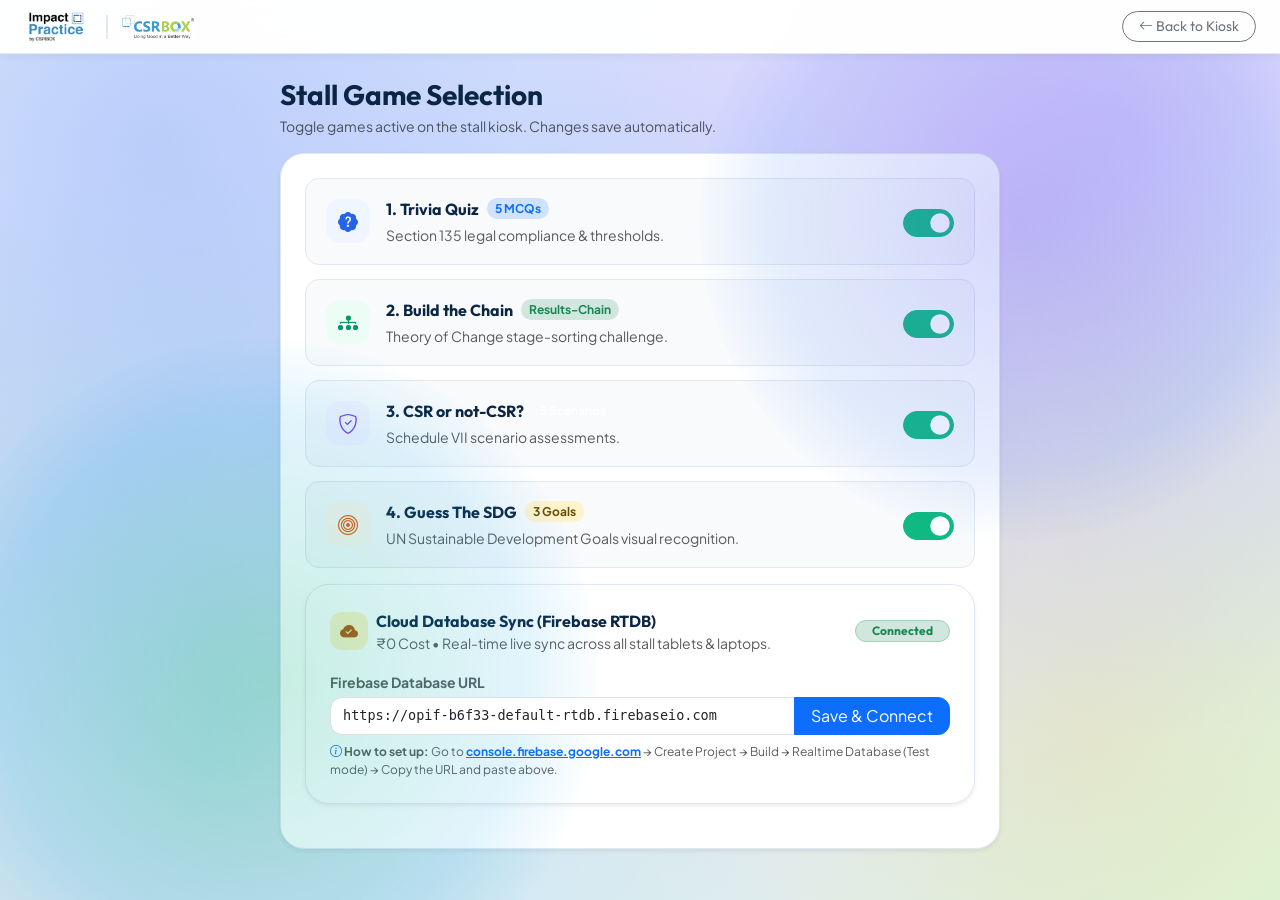
==== setting/index.html @ c9081731 "Add files via upload" ====
<!DOCTYPE html>
<html lang="en">
<head>
  <meta charset="UTF-8">
  <meta name="viewport" content="width=device-width, initial-scale=1.0, maximum-scale=1.0, user-scalable=no, viewport-fit=cover">
  <title>Organizer Settings – OPIF Impact Practice Quiz</title>
  <meta name="description" content="Persistent kiosk game configuration for OPIF Masterclass stall organizers.">
  <meta name="theme-color" content="#0b2545">

  <!-- Bootstrap 5 CSS -->
  <link rel="stylesheet" href="https://cdn.jsdelivr.net/npm/bootstrap@5.3.3/dist/css/bootstrap.min.css">
  <!-- Bootstrap Icons -->
  <link rel="stylesheet" href="https://cdn.jsdelivr.net/npm/bootstrap-icons@1.11.3/font/bootstrap-icons.min.css">
  
  <!-- Custom Stylesheet -->
  <link rel="stylesheet" href="../css/style.css">
  <style>
    .settings-card {
      background: #ffffff;
      border: 1px solid var(--border-subtle);
      border-radius: 18px;
      padding: 24px;
      box-shadow: 0 4px 20px rgba(0,0,0,0.04);
      margin-bottom: 20px;
      transition: all 0.2s ease;
    }
    .settings-toggle-row {
      display: flex;
      align-items: center;
      justify-content: space-between;
      gap: 16px;
      padding: 18px 20px;
      background: #f8fafc;
      border: 1.5px solid #e2e8f0;
      border-radius: 14px;
      margin-bottom: 14px;
      transition: all 0.2s ease;
    }
    .settings-toggle-row:hover {
      border-color: var(--brand-blue);
      background: #ffffff;
      box-shadow: 0 4px 14px rgba(37,99,235,0.06);
    }
    .form-check-input {
      width: 3.2em !important;
      height: 1.8em !important;
      cursor: pointer;
    }
    .form-check-input:checked {
      background-color: var(--brand-emerald) !important;
      border-color: var(--brand-emerald) !important;
    }
    .toast-saved {
      position: fixed;
      top: 90px;
      right: 24px;
      background: linear-gradient(135deg, #065f46 0%, #047857 100%);
      color: #ffffff;
      padding: 16px 22px;
      border-radius: 14px;
      box-shadow: 0 12px 30px rgba(6,95,70,0.3);
      z-index: 99999;
      display: none;
      align-items: center;
      gap: 12px;
      font-weight: 600;
      animation: screenFadeIn 0.3s ease;
    }
  </style>
</head>
<body style="background-color: var(--bg-page);">

  <!-- Ambient Background Accents -->
  <div class="kiosk-bg-decoration"></div>

  <!-- Top Navigation Header (Frozen / Fixed at Top) -->
  <header class="kiosk-header">
    <div class="header-inner">
      <div class="brand-wrapper" onclick="window.location.href='../index.html'" style="cursor: pointer;" title="Return to Quiz Home">
        <img src="../assets/impact-practice-logo.png" alt="Impact Practice Logo" class="logo-main">
        <div class="header-partner">
          <img src="../assets/csrbox.png" alt="CSRBOX" class="partner-logo">
        </div>
      </div>

      <div class="header-pills">
        <a href="../index.html" class="btn btn-outline-secondary rounded-pill px-3 py-1 font-heading btn-sm">
          <i class="bi bi-arrow-left"></i> Back to Kiosk
        </a>
      </div>
    </div>
  </header>

  <!-- Main Content Viewport -->
  <main class="main-content" style="max-width: 760px; padding: 24px 20px;">
    
    <!-- Title Area -->
    <div class="mb-3 text-start">
      <h1 class="font-heading fw-bold mb-1" style="font-size: 28px; color: var(--brand-navy);">
        Stall Game Selection
      </h1>
      <p class="text-muted small mb-0">Toggle games active on the stall kiosk. Changes save automatically.</p>
    </div>

    <!-- Active Games Toggle Card (ONLY Section) -->
    <div class="settings-card shadow-sm" style="border-radius: 24px; padding: 24px;">
      <!-- Toggle 1: Trivia Quiz -->
      <div class="settings-toggle-row">
        <div class="d-flex align-items-center gap-3">
          <div style="width: 44px; height: 44px; border-radius: 14px; background: #eff6ff; display: flex; align-items: center; justify-content: center; font-size: 20px; color: #2563eb; flex-shrink: 0;">
            <i class="bi bi-patch-question-fill"></i>
          </div>
          <div>
            <div class="d-flex align-items-center gap-2">
              <strong class="font-heading" style="font-size: 16px; color: var(--brand-navy);">1. Trivia Quiz</strong>
              <span class="badge bg-primary-subtle text-primary rounded-pill small">5 MCQs</span>
            </div>
            <div class="text-muted small mt-1">Section 135 legal compliance & thresholds.</div>
          </div>
        </div>
        <div class="form-check form-switch mb-0">
          <input class="form-check-input" type="checkbox" id="setting-toggle-trivia" checked>
        </div>
      </div>

      <!-- Toggle 2: Build the Chain -->
      <div class="settings-toggle-row">
        <div class="d-flex align-items-center gap-3">
          <div style="width: 44px; height: 44px; border-radius: 14px; background: #ecfdf5; display: flex; align-items: center; justify-content: center; font-size: 20px; color: #059669; flex-shrink: 0;">
            <i class="bi bi-diagram-3-fill"></i>
          </div>
          <div>
            <div class="d-flex align-items-center gap-2">
              <strong class="font-heading" style="font-size: 16px; color: var(--brand-navy);">2. Build the Chain</strong>
              <span class="badge bg-success-subtle text-success rounded-pill small">Results-Chain</span>
            </div>
            <div class="text-muted small mt-1">Theory of Change stage-sorting challenge.</div>
          </div>
        </div>
        <div class="form-check form-switch mb-0">
          <input class="form-check-input" type="checkbox" id="setting-toggle-chain" checked>
        </div>
      </div>

      <!-- Toggle 3: CSR or not-CSR? -->
      <div class="settings-toggle-row">
        <div class="d-flex align-items-center gap-3">
          <div style="width: 44px; height: 44px; border-radius: 14px; background: #f5f3ff; display: flex; align-items: center; justify-content: center; font-size: 20px; color: #7c3aed; flex-shrink: 0;">
            <i class="bi bi-shield-check"></i>
          </div>
          <div>
            <div class="d-flex align-items-center gap-2">
              <strong class="font-heading" style="font-size: 16px; color: var(--brand-navy);">3. CSR or not-CSR?</strong>
              <span class="badge bg-purple-subtle text-purple rounded-pill small">5 Scenarios</span>
            </div>
            <div class="text-muted small mt-1">Schedule VII scenario assessments.</div>
          </div>
        </div>
        <div class="form-check form-switch mb-0">
          <input class="form-check-input" type="checkbox" id="setting-toggle-csrcheck" checked>
        </div>
      </div>

      <!-- Toggle 4: Guess The SDG -->
      <div class="settings-toggle-row mb-0">
        <div class="d-flex align-items-center gap-3">
          <div style="width: 44px; height: 44px; border-radius: 14px; background: #fff7ed; display: flex; align-items: center; justify-content: center; font-size: 20px; color: #ea580c; flex-shrink: 0;">
            <i class="bi bi-bullseye"></i>
          </div>
          <div>
            <div class="d-flex align-items-center gap-2">
              <strong class="font-heading" style="font-size: 16px; color: var(--brand-navy);">4. Guess The SDG</strong>
              <span class="badge bg-warning-subtle text-warning-emphasis rounded-pill small">3 Goals</span>
            </div>
            <div class="text-muted small mt-1">UN Sustainable Development Goals visual recognition.</div>
          </div>
        </div>
        <div class="form-check form-switch mb-0">
          <input class="form-check-input" type="checkbox" id="setting-toggle-sdg" checked>
        </div>
      </div>
    <!-- Cloud Database (Firebase Realtime Database) Sync Card -->
    <div class="settings-card shadow-sm mt-3" style="border-radius: 24px; padding: 24px;">
      <div class="d-flex align-items-center justify-content-between mb-2">
        <div class="d-flex align-items-center gap-2">
          <div style="width: 38px; height: 38px; border-radius: 12px; background: #fef3c7; display: flex; align-items: center; justify-content: center; font-size: 18px; color: #b45309; flex-shrink: 0;">
            <i class="bi bi-cloud-check-fill"></i>
          </div>
          <div>
            <strong class="font-heading" style="font-size: 16px; color: var(--brand-navy);">Cloud Database Sync (Firebase RTDB)</strong>
            <div class="text-muted small">₹0 Cost • Real-time live sync across all stall tablets & laptops.</div>
          </div>
        </div>
        <span class="badge bg-success-subtle text-success border border-success-subtle rounded-pill px-3 py-1 font-heading" id="firebase-status-badge">
          Connected
        </span>
      </div>

      <div class="mt-3">
        <label class="form-label small fw-bold text-muted mb-1">Firebase Database URL</label>
        <div class="input-group">
          <input type="text" class="form-control" id="setting-firebase-url" placeholder="https://your-project-default-rtdb.firebaseio.com" style="border-radius: 12px 0 0 12px; font-family: monospace; font-size: 13.5px;">
          <button class="btn btn-primary px-3" type="button" id="setting-firebase-save-btn" style="border-radius: 0 12px 12px 0;">
            Save & Connect
          </button>
        </div>
        <div class="text-muted small mt-2" style="font-size: 12px;">
          <i class="bi bi-info-circle text-primary"></i> <strong>How to set up:</strong> Go to <a href="https://console.firebase.google.com/" target="_blank" class="fw-bold">console.firebase.google.com</a> &rarr; Create Project &rarr; Build &rarr; Realtime Database (Test mode) &rarr; Copy the URL and paste above.
        </div>
      </div>
    </div>
  </main>

  <!-- Saved Notification Toast -->
  <div class="toast-saved" id="setting-toast">
    <svg width="22" height="22" viewBox="0 0 24 24" fill="none" stroke="#ffffff" stroke-width="2.5" stroke-linecap="round" stroke-linejoin="round">
      <path d="M22 11.08V12a10 10 0 1 1-5.93-9.14"></path>
      <polyline points="22 4 12 14.01 9 11.01"></polyline>
    </svg>
    <span id="setting-toast-msg">Configuration saved persistently!</span>
  </div>

  <script src="../js/firebase-sync.js"></script>
  <script>
    const ORGANIZER_PIN = "333";
    const SETTINGS_KEY = 'OPIF_GAME_SETTINGS';
    const RECORDS_KEY = 'OPIF_QUIZ_RECORDS';

    function getSettings() {
      const defaults = { trivia: true, chain: true, csrcheck: true, sdg: true };
      try {
        const saved = localStorage.getItem(SETTINGS_KEY);
        return saved ? { ...defaults, ...JSON.parse(saved) } : defaults;
      } catch (e) {
        return defaults;
      }
    }

    function saveSettings(settings) {
      localStorage.setItem(SETTINGS_KEY, JSON.stringify(settings));
      showToast("Configuration saved persistently!");
      updateSummaryText(settings);
    }

    function showToast(msg) {
      const toast = document.getElementById('setting-toast');
      const msgEl = document.getElementById('setting-toast-msg');
      if (msgEl) msgEl.textContent = msg;
      if (toast) {
        toast.style.display = 'flex';
        setTimeout(() => {
          toast.style.display = 'none';
        }, 3000);
      }
    }

    function updateSummaryText(settings) {
      const summaryEl = document.getElementById('setting-status-summary');
      if (!summaryEl) return;
      const activeCount = [settings.trivia, settings.chain, settings.csrcheck, settings.sdg].filter(Boolean).length;
      if (activeCount === 4) {
        summaryEl.textContent = "All 4 interactive games are active on the kiosk home screen.";
      } else if (activeCount === 0) {
        summaryEl.textContent = "Warning: No games active. Please enable at least one game!";
      } else {
        summaryEl.textContent = `${activeCount} of 4 games active on the kiosk home screen.`;
      }
    }

    document.addEventListener('DOMContentLoaded', () => {
      const settings = getSettings();

      const toggleTrivia = document.getElementById('setting-toggle-trivia');
      const toggleChain = document.getElementById('setting-toggle-chain');
      const toggleCsrCheck = document.getElementById('setting-toggle-csrcheck');
      const toggleSdg = document.getElementById('setting-toggle-sdg');

      if (toggleTrivia) toggleTrivia.checked = settings.trivia;
      if (toggleChain) toggleChain.checked = settings.chain;
      if (toggleCsrCheck) toggleCsrCheck.checked = settings.csrcheck;
      if (toggleSdg) toggleSdg.checked = settings.sdg;

      updateSummaryText(settings);

      function handleToggleChange() {
        const newSettings = {
          trivia: toggleTrivia.checked,
          chain: toggleChain.checked,
          csrcheck: toggleCsrCheck.checked,
          sdg: toggleSdg.checked
        };

        // Guarantee at least one game remains selected
        if (!newSettings.trivia && !newSettings.chain && !newSettings.csrcheck && !newSettings.sdg) {
          alert("At least one game must remain active on the stall kiosk.");
          this.checked = true;
          return;
        }

        saveSettings(newSettings);
      }

      if (toggleTrivia) toggleTrivia.addEventListener('change', handleToggleChange);
      if (toggleChain) toggleChain.addEventListener('change', handleToggleChange);
      if (toggleCsrCheck) toggleCsrCheck.addEventListener('change', handleToggleChange);
      if (toggleSdg) toggleSdg.addEventListener('change', handleToggleChange);

      // Firebase Sync URL Binding
      const fbUrlInput = document.getElementById('setting-firebase-url');
      const fbSaveBtn = document.getElementById('setting-firebase-save-btn');
      if (fbUrlInput && window.FirebaseSync) {
        fbUrlInput.value = window.FirebaseSync.getUrl();
      }
      if (fbSaveBtn && fbUrlInput) {
        fbSaveBtn.addEventListener('click', () => {
          const val = fbUrlInput.value.trim();
          if (val && !val.startsWith('http')) {
            alert('Please enter a valid URL starting with https://');
            return;
          }
          if (window.FirebaseSync) {
            window.FirebaseSync.setUrl(val);
          }
          showToast('Firebase Database URL updated!');
        });
      }
    });
  </script>
</body>
</html>
---- css/style.css ----
/* ==========================================================================
   OPIF IMPACT PRACTICE QUIZ - MAIN STYLESHEET
   Stall-Ready Interactive Kiosk Design System (Updated with 3 Games)
   ========================================================================== */

@import url('https://fonts.googleapis.com/css2?family=Plus+Jakarta+Sans:wght@400;500;600;700;800&family=Outfit:wght@500;600;700;800;900&display=swap');

:root {
  /* Brand Colors from Impact Practice & CSRBOX */
  --brand-navy: #0b2545;
  --brand-navy-deep: #061529;
  --brand-blue: #1e56a0;
  --brand-blue-bright: #2563eb;
  --brand-cyan: #0284c7;
  --brand-green: #8cc63f;
  --brand-green-deep: #4d7c0f;
  --brand-emerald: #10b981;
  --brand-amber: #f59e0b;
  --brand-purple: #7c3aed;
  --brand-red: #ef4444;

  /* Neutrals & Modern Game Surface */
  --bg-page: #f1f5fd;
  --bg-surface: #ffffff;
  --bg-surface-elevated: #ffffff;
  --bg-subtle: #f8fafc;
  --border-subtle: #e2e8f0;
  --border-strong: #cbd5e1;
  --text-main: #0b1e36;
  --text-muted: #52637a;
  --text-subtle: #8a99ad;

  /* Chain Stage Theming */
  --stage-dowe-color: #1d4ed8;
  --stage-dowe-bg: #eff6ff;
  --stage-dowe-border: #bfdbfe;
  --stage-output-color: #0284c7;
  --stage-output-bg: #f0f9ff;
  --stage-output-border: #bae6fd;
  --stage-outcome-color: #15803d;
  --stage-outcome-bg: #f0fdf4;
  --stage-outcome-border: #bbf7d0;
  --stage-impact-color: #6d28d9;
  --stage-impact-bg: #faf5ff;
  --stage-impact-border: #ddd6fe;

  /* Typography */
  --font-heading: 'Outfit', -apple-system, BlinkMacSystemFont, 'Segoe UI', Roboto, sans-serif;
  --font-body: 'Plus Jakarta Sans', -apple-system, BlinkMacSystemFont, 'Segoe UI', Roboto, sans-serif;

  /* Game Shadows & Depths */
  --shadow-sm: 0 2px 4px rgba(11, 37, 69, 0.04);
  --shadow-md: 0 8px 20px -4px rgba(11, 37, 69, 0.08);
  --shadow-lg: 0 18px 38px -6px rgba(11, 37, 69, 0.12);
  --shadow-xl: 0 24px 50px -10px rgba(11, 37, 69, 0.16);
  --shadow-glow: 0 0 30px rgba(37, 99, 235, 0.28);

  /* Modern Squircles (Anti-Boxy) */
  --radius-sm: 10px;
  --radius-md: 18px;
  --radius-lg: 24px;
  --radius-xl: 32px;
}

/* Base Reset & Setup */
*, *::before, *::after {
  box-sizing: border-box;
}

html, body {
  margin: 0;
  padding: 0;
  min-height: 100vh;
  font-family: var(--font-body);
  background: 
    radial-gradient(circle at 12% 16%, rgba(37, 99, 235, 0.22) 0%, transparent 48%),
    radial-gradient(circle at 88% 14%, rgba(124, 58, 237, 0.20) 0%, transparent 45%),
    radial-gradient(circle at 50% 50%, rgba(14, 165, 233, 0.16) 0%, transparent 52%),
    radial-gradient(circle at 16% 85%, rgba(16, 185, 129, 0.20) 0%, transparent 46%),
    radial-gradient(circle at 85% 82%, rgba(245, 158, 11, 0.18) 0%, transparent 44%),
    linear-gradient(135deg, #e8f0fe 0%, #e0e7ff 26%, #ede9fe 52%, #e0f2fe 76%, #dcfce7 100%);
  background-attachment: fixed;
  color: var(--text-main);
  -webkit-font-smoothing: antialiased;
  -webkit-tap-highlight-color: transparent;
  user-select: none;
  overflow-x: hidden;
  transition: background 0.4s ease;
}

input, textarea, select {
  user-select: text;
}

/* Dynamic Ambient Floating Gradient Orbs */
.kiosk-bg-decoration {
  position: fixed;
  inset: 0;
  pointer-events: none;
  z-index: 0;
  overflow: hidden;
}

.kiosk-bg-decoration::before {
  content: '';
  position: absolute;
  top: -100px;
  right: -60px;
  width: 640px;
  height: 640px;
  background: radial-gradient(circle, rgba(99, 102, 241, 0.26) 0%, rgba(59, 130, 246, 0.12) 55%, transparent 72%);
  border-radius: 50%;
  animation: floatOrb 14s ease-in-out infinite alternate;
}

.kiosk-bg-decoration::after {
  content: '';
  position: absolute;
  bottom: -120px;
  left: -80px;
  width: 680px;
  height: 680px;
  background: radial-gradient(circle, rgba(16, 185, 129, 0.24) 0%, rgba(14, 165, 233, 0.12) 55%, transparent 72%);
  border-radius: 50%;
  animation: floatOrbRev 16s ease-in-out infinite alternate;
}

@keyframes floatOrb {
  0% { transform: translateY(0) scale(1); }
  50% { transform: translateY(35px) scale(1.06); }
  100% { transform: translateY(-20px) scale(0.98); }
}

@keyframes floatOrbRev {
  0% { transform: translateY(0) scale(1); }
  50% { transform: translateY(-35px) scale(1.05); }
  100% { transform: translateY(25px) scale(0.97); }
}

/* Master Kiosk Container */
.app-container {
  position: relative;
  z-index: 1;
  min-height: 100vh;
  display: flex;
  flex-direction: column;
}

/* Header Bar (Frozen / Fixed at Top) */
.kiosk-header {
  background: rgba(255, 255, 255, 0.98);
  backdrop-filter: blur(12px);
  -webkit-backdrop-filter: blur(12px);
  border-bottom: 1px solid var(--border-subtle);
  padding: 12px 24px;
  position: fixed;
  top: 0;
  left: 0;
  right: 0;
  width: 100%;
  height: 72px;
  z-index: 9999;
  box-shadow: 0 2px 10px rgba(0, 0, 0, 0.05);
  display: flex;
  align-items: center;
}

.header-inner {
  width: 100%;
  max-width: 1280px;
  margin: 0 auto;
  display: flex;
  align-items: center;
  justify-content: space-between;
}

.brand-wrapper {
  display: flex;
  align-items: center;
  gap: 16px;
  cursor: pointer;
}

.logo-main {
  height: 48px;
  width: auto;
  object-fit: contain;
  transition: transform 0.2s ease;
}

.logo-main:hover {
  transform: scale(1.02);
}

.header-partner {
  display: flex;
  align-items: center;
  gap: 10px;
  padding-left: 14px;
  border-left: 2px solid var(--border-subtle);
}

.partner-logo {
  height: 28px;
  width: auto;
  object-fit: contain;
  opacity: 0.9;
}

.header-pills {
  display: flex;
  align-items: center;
  gap: 8px;
}

.live-stats-btn {
  display: inline-flex;
  align-items: center;
  gap: 7px;
  background: #ffffff;
  color: var(--brand-navy);
  border: 1.5px solid var(--border-subtle);
  border-radius: 9999px;
  padding: 8px 16px;
  font-size: 13.5px;
  font-weight: 600;
  text-decoration: none;
  transition: all 0.2s ease;
  box-shadow: var(--shadow-sm);
  cursor: pointer;
}

.live-stats-btn:hover {
  background: var(--bg-subtle);
  border-color: var(--brand-blue);
  color: var(--brand-blue);
  transform: translateY(-1px);
}

.live-pulse {
  width: 8px;
  height: 8px;
  background-color: var(--brand-emerald);
  border-radius: 50%;
  animation: pulse-ring 2s infinite;
}

@keyframes pulse-ring {
  0% { transform: scale(0.95); box-shadow: 0 0 0 0 rgba(16, 185, 129, 0.7); }
  70% { transform: scale(1); box-shadow: 0 0 0 6px rgba(16, 185, 129, 0); }
  100% { transform: scale(0.95); box-shadow: 0 0 0 0 rgba(16, 185, 129, 0); }
}

.kiosk-tool-btn {
  width: 40px;
  height: 40px;
  border-radius: 50%;
  border: 1.5px solid var(--border-subtle);
  background: #ffffff;
  color: var(--text-muted);
  display: flex;
  align-items: center;
  justify-content: center;
  cursor: pointer;
  transition: all 0.2s ease;
  font-size: 16px;
}

.kiosk-tool-btn:hover {
  background: var(--bg-subtle);
  color: var(--text-main);
  border-color: var(--border-strong);
}

.participant-badge {
  display: inline-flex;
  align-items: center;
  gap: 8px;
  background: #eff6ff;
  border: 1px solid #bfdbfe;
  color: var(--brand-blue);
  padding: 6px 14px;
  border-radius: 9999px;
  font-size: 13.5px;
  font-weight: 600;
}

/* Main Viewport */
.main-content {
  flex: 1;
  max-width: 1280px;
  width: 100%;
  margin: 72px auto 0;
  padding: 24px;
  display: flex;
  flex-direction: column;
}

/* Screen Transitions */
.screen-view {
  display: none;
  animation: screenFadeIn 0.35s cubic-bezier(0.16, 1, 0.3, 1) forwards;
  width: 100%;
}

.screen-view.active {
  display: block;
}

@keyframes screenFadeIn {
  from {
    opacity: 0;
    transform: translateY(12px) scale(0.99);
  }
  to {
    opacity: 1;
    transform: translateY(0) scale(1);
  }
}

/* Typography Helpers */
.font-heading {
  font-family: var(--font-heading);
}

.headline-hero {
  font-family: var(--font-heading);
  font-size: clamp(34px, 5.5vw, 56px);
  font-weight: 900;
  line-height: 1.1;
  color: var(--brand-navy);
  letter-spacing: -0.02em;
}

.headline-sub {
  font-size: clamp(17px, 2.2vw, 22px);
  color: var(--text-muted);
  line-height: 1.5;
  max-width: 650px;
}

/* Tactile 3D Buttons (Think-Play-Quiz Arcade Feel) */
.btn-kiosk-primary {
  background: linear-gradient(180deg, #2563eb 0%, #1d4ed8 100%);
  color: #ffffff;
  border: none;
  border-radius: 22px;
  padding: 16px 36px;
  font-family: var(--font-heading);
  font-size: 19.5px;
  font-weight: 800;
  letter-spacing: 0.03em;
  box-shadow: 0 6px 0 #1e3a8a, 0 14px 28px rgba(37, 99, 235, 0.35);
  cursor: pointer;
  transition: all 0.15s cubic-bezier(0.2, 0.8, 0.2, 1);
  display: inline-flex;
  align-items: center;
  justify-content: center;
  gap: 12px;
  min-height: 58px;
  text-transform: uppercase;
}

.btn-kiosk-primary:hover {
  transform: translateY(-2px);
  box-shadow: 0 8px 0 #1e3a8a, 0 18px 34px rgba(37, 99, 235, 0.42);
  color: #ffffff;
}

.btn-kiosk-primary:active {
  transform: translateY(4px);
  box-shadow: 0 2px 0 #1e3a8a, 0 6px 14px rgba(37, 99, 235, 0.28);
}

.btn-kiosk-secondary {
  background: #ffffff;
  color: var(--brand-navy);
  border: 2px solid #cbd5e1;
  border-radius: 20px;
  padding: 15px 30px;
  font-family: var(--font-heading);
  font-size: 17.5px;
  font-weight: 800;
  cursor: pointer;
  transition: all 0.15s cubic-bezier(0.2, 0.8, 0.2, 1);
  display: inline-flex;
  align-items: center;
  justify-content: center;
  gap: 10px;
  min-height: 54px;
  box-shadow: 0 5px 0 #94a3b8, 0 10px 22px rgba(11, 37, 69, 0.06);
}

.btn-kiosk-secondary:hover {
  background: #f8fafc;
  border-color: var(--brand-blue);
  color: var(--brand-blue);
  transform: translateY(-2px);
  box-shadow: 0 7px 0 #64748b, 0 14px 26px rgba(11, 37, 69, 0.1);
}

.btn-kiosk-secondary:active {
  transform: translateY(4px);
  box-shadow: 0 1px 0 #64748b, 0 4px 10px rgba(11, 37, 69, 0.05);
}

/* Glass Squircles (Anti-Boxy Game Cards) */
.kiosk-card {
  background: rgba(255, 255, 255, 0.95);
  backdrop-filter: blur(20px);
  -webkit-backdrop-filter: blur(20px);
  border: 2px solid rgba(255, 255, 255, 0.85);
  border-radius: 28px;
  padding: clamp(24px, 4vw, 44px);
  box-shadow: 0 20px 45px -8px rgba(11, 37, 69, 0.12), 0 0 0 1px rgba(203, 213, 225, 0.4);
  position: relative;
}

/* ==========================================================================
   SCREEN 1: WELCOME SCREEN
   ========================================================================== */
.welcome-container {
  max-width: 980px;
  margin: 10px auto 30px;
  text-align: center;
}

.welcome-hero-card {
  background: linear-gradient(180deg, rgba(255, 255, 255, 0.98) 0%, rgba(248, 250, 252, 0.93) 100%);
  backdrop-filter: blur(20px);
  -webkit-backdrop-filter: blur(20px);
  border: 1px solid rgba(226, 232, 240, 0.8);
  border-radius: 32px;
  padding: clamp(32px, 5vw, 56px) clamp(20px, 4vw, 50px);
  box-shadow: 0 24px 55px -10px rgba(11, 37, 69, 0.13), 0 0 0 1px rgba(226, 232, 240, 0.5);
  position: relative;
  overflow: hidden;
}

.welcome-logo-large {
  max-height: 85px;
  width: auto;
  object-fit: contain;
  margin-bottom: 24px;
  filter: drop-shadow(0 4px 10px rgba(0, 0, 0, 0.05));
}

.hero-pill-badge {
  display: inline-flex;
  align-items: center;
  gap: 8px;
  background: rgba(140, 198, 63, 0.15);
  border: 1px solid rgba(140, 198, 63, 0.4);
  color: var(--brand-green-deep);
  font-size: 14px;
  font-weight: 700;
  text-transform: uppercase;
  letter-spacing: 0.08em;
  padding: 6px 18px;
  border-radius: 9999px;
  margin-bottom: 18px;
}

.welcome-features {
  display: grid;
  grid-template-columns: repeat(auto-fit, minmax(260px, 1fr));
  gap: 16px;
  margin: 30px 0 38px;
  text-align: left;
}

.feature-mini-card {
  background: #ffffff;
  border: 1.5px solid var(--border-subtle);
  border-radius: var(--radius-md);
  padding: 18px;
  display: flex;
  align-items: flex-start;
  gap: 14px;
  box-shadow: var(--shadow-sm);
  transition: all 0.2s ease;
}

.feature-mini-card:hover {
  border-color: var(--brand-blue-bright);
  transform: translateY(-2px);
  box-shadow: var(--shadow-md);
}

.feature-icon-box {
  width: 44px;
  height: 44px;
  border-radius: 12px;
  background: #eff6ff;
  color: var(--brand-blue);
  display: flex;
  align-items: center;
  justify-content: center;
  font-size: 20px;
  flex-shrink: 0;
}

.feature-title {
  font-weight: 700;
  font-size: 15.5px;
  margin-bottom: 3px;
  color: var(--brand-navy);
}

.feature-desc {
  font-size: 13px;
  color: var(--text-muted);
  line-height: 1.4;
}

/* ==========================================================================
   SCREEN 2: PARTICIPANT DETAILS
   ========================================================================== */
.form-screen-wrap {
  max-width: 600px;
  margin: 15px auto;
}

.form-header-area {
  text-align: center;
  margin-bottom: 24px;
}

.form-input-group {
  margin-bottom: 20px;
}

.form-label-kiosk {
  display: flex;
  align-items: center;
  justify-content: space-between;
  font-size: 15px;
  font-weight: 700;
  color: var(--brand-navy);
  margin-bottom: 8px;
}

.badge-required {
  color: #dc2626;
  font-size: 12px;
  font-weight: 600;
}

.badge-optional {
  color: var(--text-subtle);
  font-size: 12px;
  font-weight: 500;
}

.input-kiosk {
  width: 100%;
  min-height: 56px;
  padding: 14px 18px;
  font-size: 16.5px;
  font-family: var(--font-body);
  border: 2px solid var(--border-subtle);
  border-radius: var(--radius-md);
  background: #ffffff;
  color: var(--text-main);
  transition: all 0.2s ease;
}

.input-kiosk:focus {
  outline: none;
  border-color: var(--brand-blue-bright);
  box-shadow: 0 0 0 4px rgba(37, 99, 235, 0.12);
}

.input-kiosk.is-invalid {
  border-color: #ef4444;
  background-color: #fffaf0;
}

.input-hint {
  font-size: 12.5px;
  color: var(--text-muted);
  margin-top: 5px;
}

/* Organization Type Radio Pill Cards (Profit vs Non-Profit) */
.org-radio-group {
  display: grid;
  grid-template-columns: 1fr 1fr;
  gap: 14px;
  margin-top: 6px;
}

.org-radio-card {
  background: #ffffff;
  border: 2px solid var(--border-subtle);
  border-radius: 20px;
  padding: 16px 20px;
  display: flex;
  align-items: center;
  gap: 14px;
  cursor: pointer;
  transition: all 0.2s cubic-bezier(0.16, 1, 0.3, 1);
  box-shadow: var(--shadow-sm);
  user-select: none;
}

.org-radio-card input {
  display: none;
}

.org-radio-card:hover {
  border-color: var(--brand-blue-bright);
  transform: translateY(-2px);
  box-shadow: var(--shadow-md);
}

.org-radio-card.active {
  border-color: var(--brand-blue-bright);
  background: linear-gradient(145deg, #eff6ff 0%, #dbeafe 100%);
  box-shadow: 0 6px 18px rgba(37, 99, 235, 0.18);
  transform: translateY(-1px);
}

.org-radio-icon {
  width: 44px;
  height: 44px;
  border-radius: 14px;
  background: #f1f5f9;
  color: var(--brand-navy);
  display: flex;
  align-items: center;
  justify-content: center;
  font-size: 22px;
  transition: all 0.2s ease;
}

.org-radio-card.active .org-radio-icon {
  background: var(--brand-blue-bright);
  color: #ffffff;
}

.org-radio-text {
  flex: 1;
}

.org-radio-text strong {
  font-size: 16px;
  font-weight: 800;
  color: var(--brand-navy);
  display: block;
}

.org-radio-check {
  font-size: 20px;
  color: #cbd5e1;
  transition: all 0.2s ease;
}

.org-radio-card.active .org-radio-check {
  color: var(--brand-blue-bright);
}

.privacy-notice-box {
  background: var(--bg-subtle);
  border-radius: var(--radius-sm);
  padding: 12px 16px;
  display: flex;
  align-items: center;
  gap: 12px;
  font-size: 13px;
  color: var(--text-muted);
  margin-bottom: 24px;
}

/* ==========================================================================
   SCREEN 3: GAME SELECTION SCREEN (4 GAMES IN 2x2 GRID - ZERO SCROLL ON IPAD)
   ========================================================================== */
.selection-container {
  max-width: 1040px;
  margin: 0 auto;
  text-align: center;
}

.game-cards-grid {
  display: grid;
  grid-template-columns: repeat(2, 1fr) !important;
  gap: 16px;
  margin: 18px 0 10px;
}

.game-choice-card {
  background: #ffffff;
  border: 2px solid var(--border-subtle);
  border-radius: 22px;
  padding: 18px 20px;
  text-align: left;
  cursor: pointer;
  position: relative;
  overflow: hidden;
  transition: all 0.22s cubic-bezier(0.16, 1, 0.3, 1);
  display: flex;
  flex-direction: column;
  justify-content: space-between;
  min-height: 210px;
  box-shadow: 0 8px 20px -4px rgba(11, 37, 69, 0.08);
}

.game-choice-card::before {
  content: '';
  position: absolute;
  top: 0;
  left: 0;
  right: 0;
  height: 6px;
  background: var(--card-accent, var(--brand-blue));
  transition: height 0.2s ease;
}

.game-choice-card:hover {
  transform: translateY(-4px);
  border-color: var(--card-accent, var(--brand-blue));
  box-shadow: 0 16px 32px -6px rgba(11, 37, 69, 0.14), var(--shadow-glow);
}

.game-choice-card:hover::before {
  height: 7px;
}

.game-choice-card:active {
  transform: scale(0.99);
}

.card-theme-trivia {
  --card-accent: #2563eb;
}

.card-theme-chain {
  --card-accent: #8cc63f;
}

.card-theme-csrcheck {
  --card-accent: #7c3aed;
}

.card-theme-sdg {
  --card-accent: #ea580c;
}

.card-theme-sdg .game-card-icon-wrap {
  background: #fff7ed;
  color: #ea580c;
}

.game-card-badge {
  display: inline-flex;
  align-items: center;
  gap: 5px;
  font-size: 11px;
  font-weight: 700;
  text-transform: uppercase;
  letter-spacing: 0.08em;
  padding: 4px 10px;
  border-radius: 9999px;
  background: var(--bg-subtle);
  color: var(--text-muted);
  margin-bottom: 8px;
  width: fit-content;
}

.game-card-icon-wrap {
  width: 44px;
  height: 44px;
  border-radius: 12px;
  display: flex;
  align-items: center;
  justify-content: center;
  font-size: 22px;
  margin-bottom: 10px;
}

.card-theme-trivia .game-card-icon-wrap {
  background: #eff6ff;
  color: #2563eb;
}

.card-theme-chain .game-card-icon-wrap {
  background: #f0fdf4;
  color: #16a34a;
}

.card-theme-csrcheck .game-card-icon-wrap {
  background: #faf5ff;
  color: #7c3aed;
}

.game-card-title {
  font-family: var(--font-heading);
  font-size: 19px;
  font-weight: 800;
  color: var(--brand-navy);
  margin-bottom: 6px;
}

.game-card-text {
  font-size: 13px;
  color: var(--text-muted);
  line-height: 1.35;
  margin-bottom: 12px;
  flex: 1;
}

.game-card-footer {
  display: flex;
  align-items: center;
  justify-content: space-between;
  padding-top: 10px;
  border-top: 1px solid var(--border-subtle);
}

.game-meta-tag {
  font-size: 12px;
  font-weight: 600;
  color: var(--text-muted);
}

.game-play-arrow {
  width: 32px;
  height: 32px;
  border-radius: 50%;
  background: var(--bg-subtle);
  display: flex;
  align-items: center;
  justify-content: center;
  font-size: 15px;
  color: var(--brand-navy);
  transition: all 0.2s ease;
}

.game-choice-card:hover .game-play-arrow {
  background: var(--card-accent, var(--brand-blue));
  color: #ffffff;
  transform: translateX(4px);
}

/* ==========================================================================
   STAKEHOLDER PILLS (Distinct Attractive Branded Theme)
   ========================================================================== */
.stakeholder-pills {
  display: flex;
  flex-wrap: wrap;
  gap: 8px;
  margin-top: 6px;
}

.sh-pill {
  font-size: 12.5px;
  font-weight: 600;
  padding: 5px 12px;
  border-radius: 9999px;
  display: inline-flex;
  align-items: center;
  gap: 5px;
  box-shadow: 0 1px 2px rgba(0, 0, 0, 0.03);
  transition: transform 0.15s ease;
}

.sh-pill strong {
  font-weight: 800;
  text-transform: uppercase;
  font-size: 11px;
  letter-spacing: 0.04em;
  opacity: 0.9;
}

/* Funder / Corporate: Deep Impact Blue */
.sh-pill-funder {
  background: #eff6ff;
  border: 1.5px solid #93c5fd;
  color: #1e40af;
}

/* Implementing NGO / Civil Society: CSRBOX Leaf Green */
.sh-pill-ngo {
  background: #f0fdf4;
  border: 1.5px solid #86efac;
  color: #15803d;
}

/* Government / Dept / Panchayats: Warm Amber / Gold */
.sh-pill-govt {
  background: #fffbeb;
  border: 1.5px solid #fde68a;
  color: #b45309;
}

/* Community / School / Beneficiaries: Royal Purple */
.sh-pill-community {
  background: #faf5ff;
  border: 1.5px solid #d8b4fe;
  color: #6b21a8;
}

/* Default Fallback */
.sh-pill-default {
  background: #f1f5f9;
  border: 1.5px solid #cbd5e1;
  color: #334155;
}

/* ==========================================================================
   SCREEN: BUILD THE CHAIN (Options AT THE TOP, Chain BELOW)
   ========================================================================== */
.chain-board-wrap {
  max-width: 1100px;
  margin: 0 auto;
}

.chain-prog-compact-header {
  background: #ffffff;
  border: 1.5px solid var(--border-subtle);
  border-radius: var(--radius-lg);
  padding: 18px 24px;
  margin-bottom: 20px;
  display: flex;
  align-items: center;
  justify-content: space-between;
  gap: 16px;
  box-shadow: var(--shadow-sm);
}

/* TOP OPTIONS BANK */
.top-options-bank {
  background: #ffffff;
  border: 2px solid #bfdbfe;
  border-radius: var(--radius-lg);
  padding: 20px;
  margin-bottom: 24px;
  box-shadow: var(--shadow-md);
  position: relative;
}

.bank-header-title {
  display: flex;
  align-items: center;
  justify-content: space-between;
  margin-bottom: 14px;
  padding-bottom: 10px;
  border-bottom: 1px solid var(--border-subtle);
}

.bank-cards-grid {
  display: grid;
  grid-template-columns: repeat(auto-fit, minmax(230px, 1fr));
  gap: 12px;
}

/* The Draggable / Tappable Card */
.chain-movable-card {
  background: #ffffff;
  border: 2px solid var(--border-subtle);
  border-radius: var(--radius-md);
  padding: 14px 16px;
  cursor: grab;
  transition: all 0.2s cubic-bezier(0.16, 1, 0.3, 1);
  box-shadow: var(--shadow-sm);
  display: flex;
  flex-direction: column;
  justify-content: space-between;
  gap: 10px;
  width: 100%;
}

.chain-movable-card:hover {
  border-color: var(--brand-blue-bright);
  box-shadow: var(--shadow-md);
  transform: translateY(-2px);
}

.chain-movable-card:active {
  cursor: grabbing;
}

.chain-movable-card.dragging {
  opacity: 0.4;
  transform: scale(0.96);
}

.chain-movable-card.selected-tap {
  border-color: var(--brand-blue-bright);
  box-shadow: 0 0 0 4px rgba(37, 99, 235, 0.25);
  background: #f8faff;
}

.card-text-content {
  font-size: 14.5px;
  font-weight: 600;
  line-height: 1.45;
  color: var(--text-main);
}

.card-touch-controls {
  display: flex;
  align-items: center;
  justify-content: space-between;
  gap: 6px;
  margin-top: 4px;
  padding-top: 6px;
  border-top: 1px dashed var(--border-subtle);
}

.card-touch-btn {
  background: var(--bg-subtle);
  border: 1px solid var(--border-subtle);
  border-radius: 6px;
  padding: 4px 10px;
  font-size: 12px;
  font-weight: 700;
  color: var(--brand-navy);
  cursor: pointer;
  display: inline-flex;
  align-items: center;
  gap: 4px;
}

.card-touch-btn:hover {
  background: var(--brand-blue);
  color: #ffffff;
  border-color: var(--brand-blue);
}

/* 4 Rungs Drop Zones Layout */
.chain-slots-column {
  display: flex;
  flex-direction: column;
  gap: 12px;
  margin-bottom: 24px;
}

.chain-slot-row {
  display: flex;
  align-items: stretch;
  gap: 14px;
  position: relative;
}

.rung-badge-col {
  width: 140px;
  flex-shrink: 0;
  border-radius: var(--radius-md);
  padding: 12px 14px;
  display: flex;
  flex-direction: column;
  justify-content: center;
  font-weight: 700;
  transition: all 0.2s ease;
}

.rung-stage-dowe {
  background: var(--stage-dowe-bg);
  border: 1.5px solid var(--stage-dowe-border);
  color: var(--stage-dowe-color);
}

.rung-stage-output {
  background: var(--stage-output-bg);
  border: 1.5px solid var(--stage-output-border);
  color: var(--stage-output-color);
}

.rung-stage-outcome {
  background: var(--stage-outcome-bg);
  border: 1.5px solid var(--stage-outcome-border);
  color: var(--stage-outcome-color);
}

.rung-stage-impact {
  background: var(--stage-impact-bg);
  border: 1.5px solid var(--stage-impact-border);
  color: var(--stage-impact-color);
}

.rung-badge-title {
  font-family: var(--font-heading);
  font-size: 15px;
  font-weight: 800;
  letter-spacing: 0.04em;
}

.rung-badge-sub {
  font-size: 11.5px;
  opacity: 0.85;
  margin-top: 2px;
}

.chain-drop-target {
  flex: 1;
  min-height: 84px;
  background: #ffffff;
  border: 2px dashed var(--border-strong);
  border-radius: var(--radius-md);
  padding: 8px;
  display: flex;
  align-items: center;
  justify-content: center;
  transition: all 0.2s ease;
  position: relative;
}

.chain-drop-target.drag-over {
  border-color: var(--brand-blue-bright);
  background: #eff6ff;
  transform: scale(1.01);
}

.chain-drop-target.is-filled {
  border-style: solid;
  border-color: var(--border-subtle);
  background: transparent;
  padding: 0;
}

.empty-slot-placeholder {
  font-size: 14px;
  font-weight: 600;
  color: var(--text-subtle);
  display: flex;
  align-items: center;
  gap: 8px;
  pointer-events: none;
}

.chain-connector-arrow {
  display: flex;
  align-items: center;
  justify-content: center;
  margin: -4px 0 -4px 60px;
  color: var(--brand-cyan);
  font-size: 20px;
  line-height: 1;
}

/* SUBMITTED VERIFICATION TAGS (Right Side Badges) */
.badge-slot-status {
  position: absolute;
  right: 14px;
  top: 14px;
  padding: 6px 14px;
  border-radius: 9999px;
  font-size: 12.5px;
  font-weight: 700;
  display: inline-flex;
  align-items: center;
  gap: 6px;
  box-shadow: var(--shadow-sm);
  z-index: 5;
  animation: fadeInRight 0.3s cubic-bezier(0.16, 1, 0.3, 1) forwards;
}

@keyframes fadeInRight {
  from { opacity: 0; transform: translateX(10px); }
  to { opacity: 1; transform: translateX(0); }
}

.badge-slot-status.correct {
  background: #ecfdf5;
  color: #065f46;
  border: 1.5px solid #10b981;
}

.badge-slot-status.wrong {
  background: #fef2f2;
  color: #991b1b;
  border: 1.5px solid #ef4444;
}

.chain-drop-target.state-correct {
  border-color: #10b981 !important;
  background: #f0fdf4 !important;
}

.chain-drop-target.state-wrong {
  border-color: #ef4444 !important;
  background: #fef2f2 !important;
}

/* CHAIN SUMMARY BAR */
.chain-summary-feedback {
  background: #ffffff;
  border: 2px solid var(--border-subtle);
  border-radius: var(--radius-lg);
  padding: 20px 24px;
  margin-top: 20px;
  display: flex;
  align-items: center;
  justify-content: space-between;
  gap: 20px;
  box-shadow: var(--shadow-md);
  animation: fadeIn 0.3s ease;
}

/* BONUS INDICATOR QUESTION SCREEN */
.indicator-step-container {
  max-width: 860px;
  margin: 10px auto;
  animation: fadeIn 0.35s ease;
}

.indicator-option-card {
  background: #ffffff;
  border: 2px solid var(--border-subtle);
  border-radius: var(--radius-lg);
  padding: 20px 24px;
  cursor: pointer;
  transition: all 0.2s cubic-bezier(0.16, 1, 0.3, 1);
  display: flex;
  align-items: flex-start;
  gap: 16px;
  text-align: left;
  box-shadow: var(--shadow-sm);
  margin-bottom: 14px;
}

.indicator-option-card:hover {
  border-color: var(--brand-blue-bright);
  transform: translateY(-2px);
  box-shadow: var(--shadow-md);
}

.indicator-option-card.selected-correct {
  border-color: #10b981 !important;
  background: #f0fdf4 !important;
}

.indicator-option-card.selected-wrong {
  border-color: #ef4444 !important;
  background: #fef2f2 !important;
}

/* ==========================================================================
   QUIZ & CSR CHECK STYLES
   ========================================================================== */
.quiz-container {
  max-width: 860px;
  margin: 10px auto;
}

.quiz-header-bar {
  display: flex;
  align-items: center;
  justify-content: space-between;
  margin-bottom: 20px;
}

.quiz-progress-text {
  font-size: 15px;
  font-weight: 700;
  color: var(--brand-blue);
  text-transform: uppercase;
  letter-spacing: 0.05em;
}

.quiz-progress-track {
  width: 100%;
  height: 8px;
  background: var(--border-subtle);
  border-radius: 9999px;
  overflow: hidden;
  margin-bottom: 28px;
}

.quiz-progress-fill {
  height: 100%;
  background: linear-gradient(90deg, var(--brand-blue) 0%, var(--brand-green) 100%);
  border-radius: 9999px;
  transition: width 0.35s ease;
}

.question-box {
  background: #ffffff;
  border: 2px solid var(--border-subtle);
  border-radius: var(--radius-xl);
  padding: clamp(26px, 4vw, 38px);
  margin-bottom: 24px;
  box-shadow: var(--shadow-md);
}

.question-label {
  font-size: 13px;
  font-weight: 700;
  text-transform: uppercase;
  letter-spacing: 0.08em;
  color: var(--brand-cyan);
  margin-bottom: 10px;
}

.question-title {
  font-family: var(--font-heading);
  font-size: clamp(20px, 3vw, 25px);
  font-weight: 700;
  line-height: 1.35;
  color: var(--brand-navy);
  margin: 0;
}

.options-list {
  display: flex;
  flex-direction: column;
  gap: 14px;
}

.option-btn {
  background: #ffffff;
  border: 2px solid var(--border-subtle);
  border-radius: var(--radius-lg);
  padding: 18px 22px;
  font-family: var(--font-body);
  font-size: 16.5px;
  font-weight: 600;
  color: var(--text-main);
  text-align: left;
  cursor: pointer;
  display: flex;
  align-items: center;
  gap: 18px;
  transition: all 0.2s cubic-bezier(0.16, 1, 0.3, 1);
  min-height: 64px;
  box-shadow: var(--shadow-sm);
}

.option-btn:hover {
  border-color: var(--brand-blue-bright);
  background-color: #f8faff;
  transform: translateY(-2px);
  box-shadow: var(--shadow-md);
}

.option-badge {
  width: 36px;
  height: 36px;
  border-radius: 10px;
  background: var(--bg-subtle);
  border: 1.5px solid var(--border-subtle);
  display: flex;
  align-items: center;
  justify-content: center;
  font-size: 15px;
  font-weight: 800;
  color: var(--brand-navy);
  flex-shrink: 0;
  transition: all 0.2s ease;
}

.option-text {
  flex: 1;
  line-height: 1.4;
}

.option-btn.correct-state {
  border-color: #10b981 !important;
  background: #ecfdf5 !important;
  color: #065f46 !important;
}

.option-btn.correct-state .option-badge {
  background: #10b981 !important;
  color: #ffffff !important;
  border-color: #10b981 !important;
}

.option-btn.wrong-state {
  border-color: #ef4444 !important;
  background: #fef2f2 !important;
  color: #991b1b !important;
  opacity: 0.8;
}

.option-btn.wrong-state .option-badge {
  background: #ef4444 !important;
  color: #ffffff !important;
  border-color: #ef4444 !important;
}

/* ==========================================================================
   GAME 3: CSR OR NOT-CSR? SIDE-BY-SIDE DUO (COLUMN-WISE, ZERO SCROLL)
   ========================================================================== */
.options-grid-duo {
  display: grid;
  grid-template-columns: 1fr 1fr;
  gap: 20px;
  margin: 22px 0 16px;
}

.csr-battle-card {
  min-height: 110px;
  border-radius: 22px !important;
  display: flex !important;
  flex-direction: column !important;
  align-items: center !important;
  justify-content: center !important;
  text-align: center !important;
  padding: 18px 16px !important;
  cursor: pointer !important;
  transition: all 0.15s cubic-bezier(0.2, 0.8, 0.2, 1) !important;
  position: relative;
  user-select: none;
}

.csr-btn-yes {
  background: linear-gradient(145deg, #ffffff 0%, #ecfdf5 100%) !important;
  border: 3px solid #10b981 !important;
  color: #065f46 !important;
  box-shadow: 0 6px 0 #059669, 0 12px 24px rgba(16, 185, 129, 0.22) !important;
}

.csr-btn-yes:hover {
  transform: translateY(-3px) !important;
  box-shadow: 0 9px 0 #059669, 0 18px 30px rgba(16, 185, 129, 0.32) !important;
  background: #d1fae5 !important;
}

.csr-btn-yes:active {
  transform: translateY(4px) !important;
  box-shadow: 0 2px 0 #059669, 0 6px 12px rgba(16, 185, 129, 0.2) !important;
}

.csr-btn-no {
  background: linear-gradient(145deg, #ffffff 0%, #fef2f2 100%) !important;
  border: 3px solid #ef4444 !important;
  color: #991b1b !important;
  box-shadow: 0 6px 0 #b91c1c, 0 12px 24px rgba(239, 68, 68, 0.22) !important;
}

.csr-btn-no:hover {
  transform: translateY(-3px) !important;
  box-shadow: 0 9px 0 #b91c1c, 0 18px 30px rgba(239, 68, 68, 0.32) !important;
  background: #fee2e2 !important;
}

.csr-btn-no:active {
  transform: translateY(4px) !important;
  box-shadow: 0 2px 0 #b91c1c, 0 6px 12px rgba(239, 68, 68, 0.2) !important;
}

.csr-battle-badge {
  width: 44px;
  height: 44px;
  border-radius: 14px;
  display: flex;
  align-items: center;
  justify-content: center;
  font-size: 24px;
  font-weight: 900;
  margin-bottom: 8px;
}

.badge-yes {
  background: #10b981;
  color: #ffffff;
  box-shadow: 0 4px 12px rgba(16, 185, 129, 0.4);
}

.badge-no {
  background: #ef4444;
  color: #ffffff;
  box-shadow: 0 4px 12px rgba(239, 68, 68, 0.4);
}

.csr-battle-text {
  font-family: var(--font-heading);
  font-size: 20px;
  font-weight: 800;
  letter-spacing: 0.01em;
}

/* ==========================================================================
   GAME 4: GUESS THE SDG (Official UN Global Goal Visual Challenge)
   ========================================================================== */
.sdg-featured-display-card {
  border-radius: 20px;
  padding: 12px 18px;
  display: flex;
  flex-direction: column;
  align-items: center;
  justify-content: center;
  text-align: center;
  box-shadow: 0 10px 25px rgba(0, 0, 0, 0.12);
  position: relative;
  overflow: hidden;
  transition: all 0.3s ease;
  min-height: 120px;
  margin-bottom: 10px;
  animation: scaleUp 0.3s ease;
}

.sdg-tile-badge {
  background: rgba(255, 255, 255, 0.22);
  backdrop-filter: blur(8px);
  -webkit-backdrop-filter: blur(8px);
  color: #ffffff;
  font-family: var(--font-heading);
  font-size: 11px;
  font-weight: 800;
  letter-spacing: 0.1em;
  padding: 3px 12px;
  border-radius: 9999px;
  border: 1px solid rgba(255, 255, 255, 0.35);
  margin-bottom: 6px;
  text-transform: uppercase;
}

.sdg-tile-emblem {
  filter: drop-shadow(0 4px 10px rgba(0, 0, 0, 0.22));
  margin-bottom: 6px;
  display: flex;
  align-items: center;
  justify-content: center;
}

.sdg-tile-emblem svg {
  width: 52px;
  height: 52px;
  max-width: 52px;
  max-height: 52px;
  border-radius: 10px;
}

.sdg-tile-clue {
  color: rgba(255, 255, 255, 0.95);
  font-family: var(--font-heading);
  font-size: 14.5px;
  font-weight: 700;
  display: inline-flex;
  align-items: center;
  gap: 6px;
  letter-spacing: 0.01em;
  margin: 0;
}

.options-grid-2x2 {
  display: grid;
  grid-template-columns: 1fr 1fr;
  gap: 10px;
  margin: 10px 0;
}

.sdg-option-btn {
  min-height: 48px;
  padding: 10px 16px !important;
  border-radius: 14px !important;
  display: flex;
  align-items: center;
  gap: 12px;
  background: #ffffff;
  border: 1.5px solid var(--border-subtle);
  box-shadow: var(--shadow-sm);
  transition: all 0.2s ease;
}

.sdg-option-btn .option-badge {
  width: 28px;
  height: 28px;
  font-size: 13px;
  border-radius: 8px;
  flex-shrink: 0;
}

.sdg-option-btn .option-text {
  font-size: 14px;
  font-weight: 600;
  line-height: 1.35;
  color: var(--text-main);
}

.quiz-explanation-box {
  background: #f0fdf4;
  border: 1px solid #bbf7d0;
  border-radius: 14px;
  padding: 10px 16px;
  font-size: 13.5px;
  line-height: 1.45;
  color: #166534;
  margin-top: 10px;
  display: flex;
  align-items: flex-start;
  gap: 10px;
  animation: fadeIn 0.25s ease;
}

/* ==========================================================================
   ZCZP MODAL STYLES
   ========================================================================== */
.zczp-modal-overlay {
  position: fixed;
  inset: 0;
  background: rgba(11, 37, 69, 0.7);
  backdrop-filter: blur(8px);
  z-index: 1050;
  display: none;
  align-items: center;
  justify-content: center;
  padding: 20px;
}

.zczp-modal-card {
  background: #ffffff;
  border-radius: var(--radius-xl);
  max-width: 780px;
  width: 100%;
  max-height: 85vh;
  overflow-y: auto;
  padding: clamp(24px, 4vw, 36px);
  box-shadow: var(--shadow-xl);
  position: relative;
  animation: scaleUp 0.3s ease;
}

@keyframes scaleUp {
  from { opacity: 0; transform: scale(0.95); }
  to { opacity: 1; transform: scale(1); }
}

/* ==========================================================================
   ORGANIZER GAME TOGGLE SWITCHES
   ========================================================================== */
.game-toggle-item {
  display: flex;
  align-items: center;
  justify-content: space-between;
  padding: 14px 18px;
  background: #ffffff;
  border: 1.5px solid var(--border-subtle);
  border-radius: var(--radius-md);
  margin-bottom: 10px;
}

.switch-kiosk {
  position: relative;
  display: inline-block;
  width: 52px;
  height: 28px;
}

.switch-kiosk input {
  opacity: 0;
  width: 0;
  height: 0;
}

.slider-kiosk {
  position: absolute;
  cursor: pointer;
  inset: 0;
  background-color: #cbd5e1;
  transition: .3s;
  border-radius: 34px;
}

.slider-kiosk:before {
  position: absolute;
  content: "";
  height: 22px;
  width: 22px;
  left: 3px;
  bottom: 3px;
  background-color: white;
  transition: .3s;
  border-radius: 50%;
  box-shadow: 0 2px 4px rgba(0, 0, 0, 0.2);
}

input:checked + .slider-kiosk {
  background-color: #10b981;
}

input:checked + .slider-kiosk:before {
  transform: translateX(24px);
}

/* ==========================================================================
   SECTORS & PROGRAMMES LIST
   ========================================================================== */
.sectors-grid {
  display: grid;
  grid-template-columns: repeat(auto-fill, minmax(180px, 1fr));
  gap: 16px;
  margin-top: 14px;
}

.sector-card {
  background: #ffffff;
  border: 2px solid var(--border-subtle);
  border-radius: var(--radius-lg);
  padding: 22px 18px;
  cursor: pointer;
  display: flex;
  flex-direction: column;
  gap: 14px;
  text-align: left;
  transition: all 0.22s cubic-bezier(0.16, 1, 0.3, 1);
  box-shadow: var(--shadow-sm);
  min-height: 148px;
}

.sector-card:hover {
  border-color: var(--brand-blue-bright);
  transform: translateY(-4px);
  box-shadow: var(--shadow-lg);
}

.sector-icon-wrap {
  width: 48px;
  height: 48px;
  border-radius: 14px;
  background: #eff6ff;
  color: var(--brand-blue);
  display: flex;
  align-items: center;
  justify-content: center;
}

.sector-icon-svg {
  width: 26px;
  height: 26px;
  fill: none;
  stroke: currentColor;
  stroke-width: 2;
  stroke-linecap: round;
  stroke-linejoin: round;
}

.sector-name {
  font-family: var(--font-heading);
  font-weight: 700;
  font-size: 16px;
  line-height: 1.25;
  color: var(--brand-navy);
  margin: 0;
}

.sector-count {
  font-size: 12.5px;
  color: var(--text-muted);
  font-weight: 600;
  display: flex;
  align-items: center;
  gap: 4px;
}

.programmes-list {
  display: flex;
  flex-direction: column;
  gap: 16px;
  margin-top: 14px;
}

.programme-card {
  background: #ffffff;
  border: 2px solid var(--border-subtle);
  border-radius: var(--radius-lg);
  padding: 24px 28px;
  cursor: pointer;
  text-align: left;
  transition: all 0.2s cubic-bezier(0.16, 1, 0.3, 1);
  display: flex;
  flex-direction: column;
  gap: 10px;
  box-shadow: var(--shadow-sm);
}

.programme-card:hover {
  border-color: var(--brand-green);
  transform: translateY(-2px);
  box-shadow: var(--shadow-md);
}

.programme-title {
  font-family: var(--font-heading);
  font-size: 19px;
  font-weight: 800;
  color: var(--brand-navy);
  margin: 0;
}

.programme-blurb {
  font-size: 14.5px;
  color: var(--text-muted);
  line-height: 1.45;
  margin: 0;
}

/* ==========================================================================
   RESULT SCREEN (Score Out of 5 / 3, Celebrations, Sleek Badges)
   ========================================================================== */
.result-card-wrap {
  max-width: 580px;
  margin: 12px auto 24px;
  width: 100%;
}

.celebration-box {
  background: #ffffff;
  border: 1px solid rgba(226, 232, 240, 0.9) !important;
  border-radius: 28px;
  padding: 32px 28px 28px;
  text-align: center;
  box-shadow: 0 20px 45px -10px rgba(11, 37, 69, 0.12);
  position: relative;
  overflow: hidden;
  transition: all 0.3s ease;
}

.trophy-visual {
  width: 76px;
  height: 76px;
  border-radius: 50%;
  display: flex !important;
  align-items: center;
  justify-content: center;
  margin: 0 auto 14px !important;
  font-size: 38px;
  box-shadow: 0 10px 24px rgba(0, 0, 0, 0.08);
  animation: bounceIn 0.6s cubic-bezier(0.16, 1, 0.3, 1) forwards;
}

@keyframes bounceIn {
  0% { transform: scale(0.3); opacity: 0; }
  50% { transform: scale(1.1); }
  70% { transform: scale(0.95); }
  100% { transform: scale(1); opacity: 1; }
}

.result-badge-top {
  display: inline-flex !important;
  align-items: center;
  justify-content: center;
  gap: 8px;
  font-family: var(--font-heading);
  font-size: 12.5px;
  font-weight: 800;
  letter-spacing: 0.08em;
  text-transform: uppercase;
  padding: 5px 16px;
  border-radius: 9999px;
  margin: 0 auto 16px !important;
}

.result-score-callout {
  display: flex;
  align-items: baseline;
  justify-content: center;
  gap: 4px;
  margin-bottom: 8px;
}

.score-num {
  font-family: var(--font-heading);
  font-size: clamp(54px, 8vw, 76px);
  font-weight: 900;
  line-height: 1;
  color: var(--brand-navy);
}

.score-denom {
  font-family: var(--font-heading);
  font-size: 28px;
  font-weight: 700;
  color: var(--text-subtle);
}

.result-title {
  font-family: var(--font-heading);
  font-size: clamp(24px, 4vw, 32px);
  font-weight: 900;
  color: var(--brand-navy);
  margin-bottom: 8px;
}

.result-message {
  font-size: 15px;
  color: var(--text-muted);
  line-height: 1.5;
  max-width: 480px;
  margin: 0 auto 24px;
}

.result-action-btns {
  display: flex;
  flex-direction: column;
  gap: 12px;
  max-width: 420px;
  margin: 0 auto;
}

/* Champion State Glow */
.celebration-box.state-champion {
  border: 1px solid rgba(251, 191, 36, 0.6) !important;
  box-shadow: 0 20px 50px -10px rgba(245, 158, 11, 0.22);
}

.celebration-box.state-champion .trophy-visual {
  background: linear-gradient(135deg, #fbbf24 0%, #f59e0b 100%) !important;
  color: #78350f !important;
  box-shadow: 0 10px 24px rgba(245, 158, 11, 0.35);
}

.celebration-box.state-champion .result-badge-top {
  background: #fef3c7 !important;
  color: #b45309 !important;
  border: 1px solid #fde68a !important;
}

/* Good State Glow */
.celebration-box.state-good {
  border: 1px solid rgba(16, 185, 129, 0.5) !important;
  box-shadow: 0 20px 50px -10px rgba(16, 185, 129, 0.2);
}

.celebration-box.state-good .trophy-visual {
  background: linear-gradient(135deg, #10b981 0%, #059669 100%) !important;
  color: #ffffff !important;
  box-shadow: 0 10px 24px rgba(16, 185, 129, 0.3);
}

.celebration-box.state-good .result-badge-top {
  background: #ecfdf5 !important;
  color: #065f46 !important;
  border: 1px solid #a7f3d0 !important;
}

/* Support State Glow ("Keep Building") */
.celebration-box.state-support {
  border: 1px solid rgba(99, 102, 241, 0.35) !important;
  box-shadow: 0 20px 50px -10px rgba(99, 102, 241, 0.16);
}

.celebration-box.state-support .trophy-visual {
  background: linear-gradient(135deg, #6366f1 0%, #4f46e5 100%) !important;
  color: #ffffff !important;
  box-shadow: 0 10px 24px rgba(79, 70, 229, 0.28);
}

.celebration-box.state-support .result-badge-top {
  background: #eef2ff !important;
  color: #4338ca !important;
  border: 1px solid #c7d2fe !important;
}

/* ==========================================================================
   DASHBOARD STYLES
   ========================================================================== */
.dash-header-wrap {
  display: flex;
  align-items: center;
  justify-content: space-between;
  margin-bottom: 28px;
  flex-wrap: wrap;
  gap: 16px;
}

.dash-stats-grid {
  display: grid;
  grid-template-columns: repeat(auto-fit, minmax(200px, 1fr));
  gap: 18px;
  margin-bottom: 30px;
}

.dash-stat-card {
  background: #ffffff;
  border: 1.5px solid var(--border-subtle);
  border-radius: var(--radius-lg);
  padding: 22px;
  box-shadow: var(--shadow-sm);
  display: flex;
  flex-direction: column;
  justify-content: space-between;
}

.dash-stat-label {
  font-size: 13px;
  font-weight: 700;
  text-transform: uppercase;
  letter-spacing: 0.05em;
  color: var(--text-muted);
}

.dash-stat-value {
  font-family: var(--font-heading);
  font-size: 34px;
  font-weight: 800;
  color: var(--brand-navy);
  margin: 8px 0 2px;
}

.dash-stat-sub {
  font-size: 12.5px;
  color: var(--text-subtle);
}

.table-scroll-container {
  max-height: 520px;
  overflow-y: auto;
  border-radius: 18px;
  border: 1.5px solid var(--border-subtle);
  background: #ffffff;
  box-shadow: 0 4px 16px rgba(0, 0, 0, 0.04);
  position: relative;
}

.table-scroll-container::-webkit-scrollbar {
  width: 6px;
}

.table-scroll-container::-webkit-scrollbar-track {
  background: #f1f5f9;
  border-radius: 8px;
}

.table-scroll-container::-webkit-scrollbar-thumb {
  background: #cbd5e1;
  border-radius: 8px;
}

.table-scroll-container::-webkit-scrollbar-thumb:hover {
  background: #94a3b8;
}

.activity-feed-table {
  width: 100%;
  table-layout: fixed !important;
  border-collapse: separate;
  border-spacing: 0;
}

.activity-feed-table thead tr {
  background: #f8fafc;
}

.activity-feed-table th {
  position: sticky !important;
  top: 0 !important;
  z-index: 10 !important;
  background: #f8fafc !important;
  font-size: 12px;
  font-weight: 800;
  text-transform: uppercase;
  letter-spacing: 0.06em;
  color: var(--text-muted);
  padding: 13px 14px;
  border-bottom: 2px solid var(--border-subtle);
  box-shadow: 0 1px 0 var(--border-subtle);
  box-sizing: border-box;
}

.activity-feed-table td {
  padding: 13px 14px;
  border-bottom: 1px solid var(--border-subtle);
  font-size: 14px;
  color: var(--text-main);
  background: #ffffff;
  vertical-align: middle;
  box-sizing: border-box;
}

/* Col 1: Serial Number # (Center aligned) */
.activity-feed-table th:nth-child(1),
.activity-feed-table td:nth-child(1) {
  text-align: center !important;
  width: 8% !important;
  font-weight: 800;
  color: var(--text-subtle);
}

/* Col 2: Participant (Left aligned) */
.activity-feed-table th:nth-child(2),
.activity-feed-table td:nth-child(2) {
  text-align: left !important;
  width: 36% !important;
  padding-left: 16px !important;
}

/* Col 3: Game Played (Center aligned) */
.activity-feed-table th:nth-child(3),
.activity-feed-table td:nth-child(3) {
  text-align: center !important;
  width: 26% !important;
  padding-left: 6px !important;
  padding-right: 6px !important;
}

/* Col 4: Score (Center aligned) */
.activity-feed-table th:nth-child(4),
.activity-feed-table td:nth-child(4) {
  text-align: center !important;
  width: 15% !important;
  padding-left: 6px !important;
  padding-right: 6px !important;
}

/* Col 5: Time (Center aligned) */
.activity-feed-table th:nth-child(5),
.activity-feed-table td:nth-child(5) {
  text-align: center !important;
  width: 15% !important;
  padding-right: 14px !important;
}

.activity-feed-table th:first-child {
  border-top-left-radius: 16px;
}

.activity-feed-table th:last-child {
  border-top-right-radius: 16px;
}

.activity-feed-table tr:hover td {
  background: #f8faff;
}

/* Fullscreen Canvas for Confetti / Fireworks */
#confetti-canvas {
  position: fixed;
  inset: 0;
  width: 100%;
  height: 100%;
  pointer-events: none;
  z-index: 9999;
}

/* ==========================================================================
   RESPONSIVE DESIGN (LAPTOP VS TABLET TUNING)
   ========================================================================== */

/* Laptop & Desktop (Horizontal screens: fits full quiz vertically without scrolling) */
@media (min-width: 992px) {
  .kiosk-header {
    height: 54px;
    padding: 6px 24px;
  }

  .logo-main {
    height: 38px;
  }

  .partner-logo {
    height: 24px;
  }

  .main-content {
    margin-top: 54px;
    padding: 10px 24px 16px;
    max-width: 1100px;
  }

  .quiz-container {
    max-width: 800px;
    margin: 0 auto;
    border: none !important;
    box-shadow: none !important;
    background: transparent !important;
  }

  .quiz-header-bar {
    margin-bottom: 8px;
  }

  .quiz-progress-text {
    font-size: 13.5px;
  }

  .quiz-progress-track {
    height: 5px;
    margin-bottom: 10px;
  }

  .sdg-featured-display-card {
    padding: 10px 18px;
    min-height: 115px;
    margin-bottom: 10px;
    border-radius: 18px;
  }

  .sdg-tile-badge {
    padding: 2px 10px;
    font-size: 10.5px;
    margin-bottom: 6px;
  }

  .sdg-tile-emblem svg {
    width: 48px;
    height: 48px;
    max-width: 48px;
    max-height: 48px;
    margin-bottom: 4px;
  }

  .sdg-tile-clue {
    font-size: 14px;
  }

  .options-grid-2x2 {
    gap: 10px;
    margin: 8px 0;
  }

  .sdg-option-btn {
    min-height: 46px;
    padding: 8px 14px !important;
    font-size: 14px !important;
    border-radius: 12px !important;
  }

  .sdg-option-btn .option-badge {
    width: 28px;
    height: 28px;
    font-size: 13px;
  }

  .quiz-explanation-box {
    padding: 8px 14px;
    margin-top: 8px;
    font-size: 13px;
    line-height: 1.4;
    border-radius: 12px;
  }

  #sdg-next-container {
    margin-top: 8px !important;
  }

  .btn-kiosk-primary {
    min-height: 42px;
    padding: 8px 22px;
    font-size: 14.5px;
  }
}

/* Tablet (iPad Mini, iPad Air, 768px-991px touch screens) */
@media (min-width: 601px) and (max-width: 991px) {
  .kiosk-header {
    height: 62px;
    padding: 8px 20px;
  }

  .logo-main {
    height: 42px;
  }

  .partner-logo {
    height: 26px;
  }

  .main-content {
    margin-top: 62px;
    padding: 14px 20px;
  }

  .quiz-container {
    max-width: 720px;
    margin: 0 auto;
    border: none !important;
    box-shadow: none !important;
    background: transparent !important;
  }

  .quiz-header-bar {
    margin-bottom: 12px;
  }

  .quiz-progress-track {
    height: 7px;
    margin-bottom: 14px;
  }

  .sdg-featured-display-card {
    padding: 16px 20px;
    min-height: 140px;
    margin-bottom: 14px;
    border-radius: 22px;
  }

  .sdg-tile-badge {
    padding: 4px 12px;
    font-size: 11px;
    margin-bottom: 8px;
  }

  .sdg-tile-emblem svg {
    width: 60px;
    height: 60px;
    max-width: 60px;
    max-height: 60px;
    margin-bottom: 6px;
  }

  .sdg-tile-clue {
    font-size: 15px;
  }

  .options-grid-2x2 {
    display: grid;
    grid-template-columns: 1fr 1fr;
    gap: 12px;
    margin: 12px 0;
  }

  .sdg-option-btn {
    min-height: 52px;
    padding: 12px 16px !important;
    font-size: 15px !important;
    border-radius: 16px !important;
  }

  .sdg-option-btn .option-badge {
    width: 32px;
    height: 32px;
    font-size: 14px;
  }

  .quiz-explanation-box {
    padding: 10px 16px;
    margin-top: 12px;
    font-size: 13.5px;
    line-height: 1.45;
  }

  #sdg-next-container {
    margin-top: 12px !important;
  }

  .game-cards-grid {
    grid-template-columns: repeat(2, 1fr) !important;
    gap: 14px !important;
  }
}

/* Mobile Phones (width <= 600px) */
@media (max-width: 600px) {
  .header-partner {
    display: none;
  }

  .main-content {
    margin-top: 60px;
    padding: 12px;
  }

  .options-grid-2x2 {
    grid-template-columns: 1fr;
    gap: 10px;
  }

  .sdg-option-btn {
    min-height: 48px;
    padding: 10px 14px !important;
  }

  .game-cards-grid {
    grid-template-columns: 1fr !important;
  }
}

/* ==========================================================================
   DRIBBLE REACTIVE ANSWER REFLECTIONS & COLOR GLOWS (BORDERLESS)
   ========================================================================== */
body.body-reflect-correct {
  background: 
    radial-gradient(circle at 50% 25%, rgba(16, 185, 129, 0.45) 0%, transparent 65%),
    radial-gradient(circle at 15% 80%, rgba(5, 150, 105, 0.3) 0%, transparent 55%),
    linear-gradient(135deg, #d1fae5 0%, #a7f3d0 35%, #6ee7b7 70%, #34d399 100%) !important;
  transition: background 0.35s ease !important;
}

body.body-reflect-wrong {
  background: 
    radial-gradient(circle at 50% 25%, rgba(239, 68, 68, 0.4) 0%, transparent 65%),
    radial-gradient(circle at 85% 80%, rgba(220, 38, 38, 0.28) 0%, transparent 55%),
    linear-gradient(135deg, #fee2e2 0%, #fecaca 35%, #fca5a5 70%, #f87171 100%) !important;
  transition: background 0.35s ease !important;
}

.quiz-container {
  border: none !important;
  outline: none !important;
  box-shadow: none !important;
  background: transparent !important;
  transition: box-shadow 0.35s ease;
}

/* STRICTLY NO BORDER ON CONTAINERS (Removes green and red screen borders) */
.quiz-container.reflect-correct,
.quiz-container.reflect-wrong {
  border: none !important;
  outline: none !important;
  box-shadow: none !important;
  transform: none !important;
}

#screen-sdg[data-goal="5"] .quiz-container,
#screen-sdg[data-goal="6"] .quiz-container,
#screen-sdg[data-goal="13"] .quiz-container {
  border: none !important;
  box-shadow: none !important;
}

@keyframes shakeCard {
  0%, 100% { transform: translateX(0); }
  20%, 60% { transform: translateX(-6px); }
  40%, 80% { transform: translateX(6px); }
}

.shake-card {
  animation: shakeCard 0.35s ease-in-out !important;
}
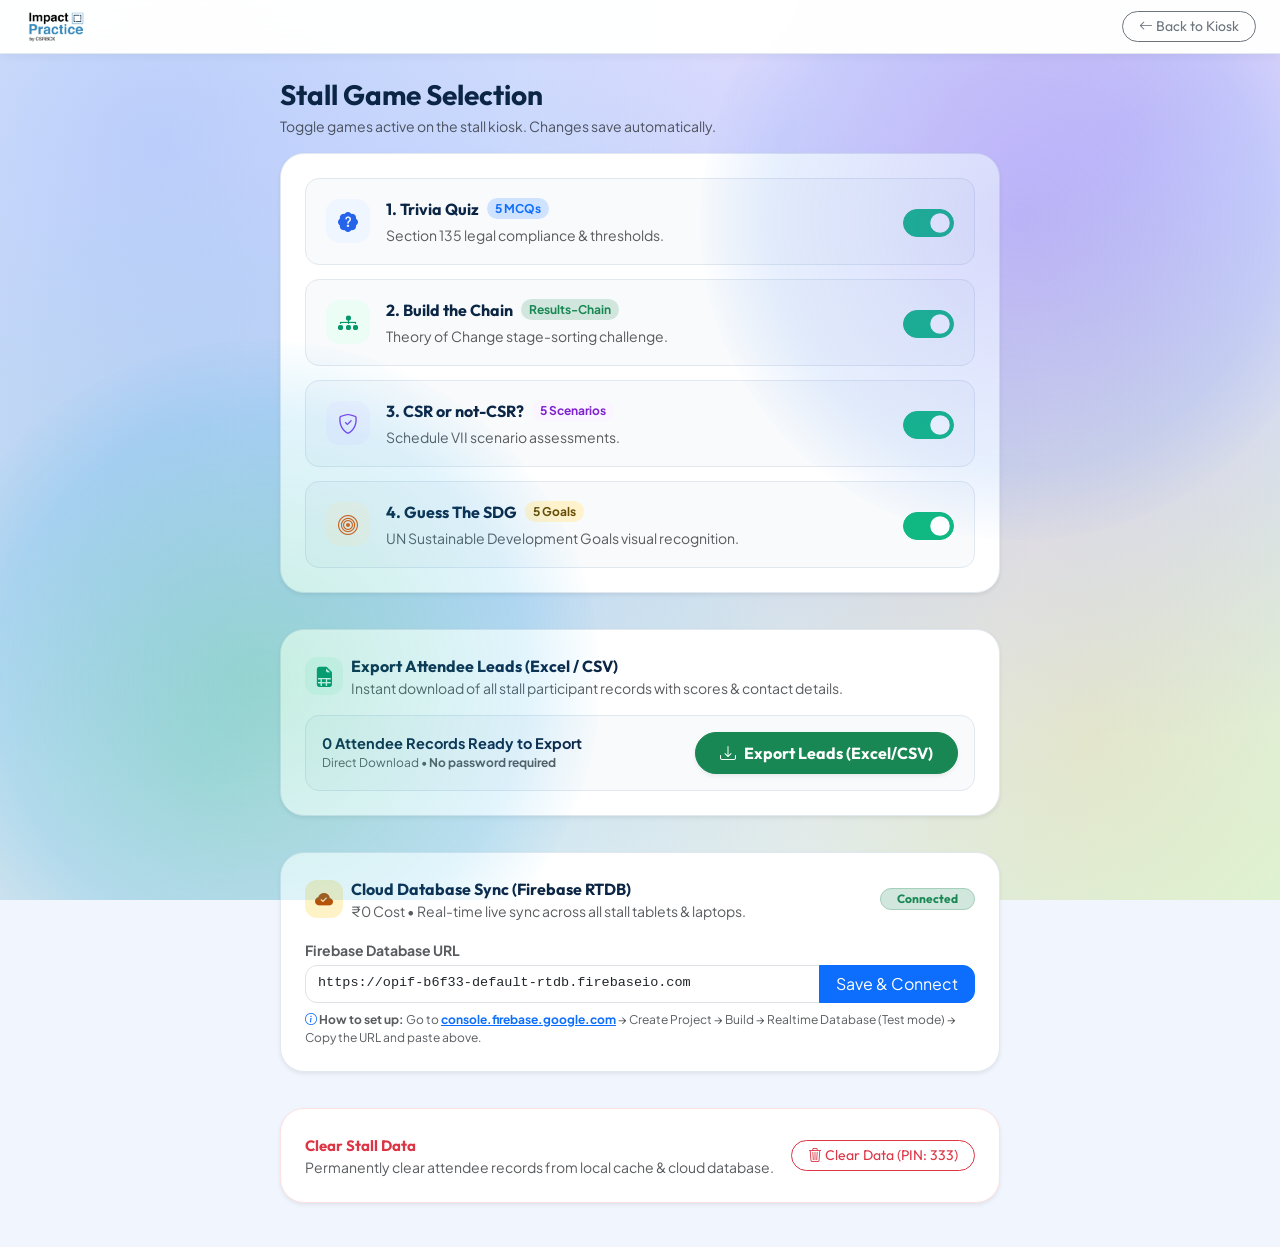
==== commit 15e696c5: "Add files via upload" ====
--- a/setting/index.html
+++ b/setting/index.html
@@ -78,9 +78,6 @@
     <div class="header-inner">
       <div class="brand-wrapper" onclick="window.location.href='../index.html'" style="cursor: pointer;" title="Return to Quiz Home">
         <img src="../assets/impact-practice-logo.png" alt="Impact Practice Logo" class="logo-main">
-        <div class="header-partner">
-          <img src="../assets/csrbox.png" alt="CSRBOX" class="partner-logo">
-        </div>
       </div>
 
       <div class="header-pills">
@@ -170,7 +167,7 @@
           <div>
             <div class="d-flex align-items-center gap-2">
               <strong class="font-heading" style="font-size: 16px; color: var(--brand-navy);">4. Guess The SDG</strong>
-              <span class="badge bg-warning-subtle text-warning-emphasis rounded-pill small">3 Goals</span>
+              <span class="badge bg-warning-subtle text-warning-emphasis rounded-pill small">5 Goals</span>
             </div>
             <div class="text-muted small mt-1">UN Sustainable Development Goals visual recognition.</div>
           </div>
@@ -179,6 +176,35 @@
           <input class="form-check-input" type="checkbox" id="setting-toggle-sdg" checked>
         </div>
       </div>
+    </div>
+
+    <!-- Attendee Leads Export Card (No Password Required) -->
+    <div class="settings-card shadow-sm mt-3" style="border-radius: 24px; padding: 24px;">
+      <div class="d-flex align-items-center justify-content-between mb-2">
+        <div class="d-flex align-items-center gap-2">
+          <div style="width: 38px; height: 38px; border-radius: 12px; background: #ecfdf5; display: flex; align-items: center; justify-content: center; font-size: 20px; color: #059669; flex-shrink: 0;">
+            <i class="bi bi-file-earmark-spreadsheet-fill"></i>
+          </div>
+          <div>
+            <strong class="font-heading" style="font-size: 16px; color: var(--brand-navy);">Export Attendee Leads (Excel / CSV)</strong>
+            <div class="text-muted small">Instant download of all stall participant records with scores & contact details.</div>
+          </div>
+        </div>
+      </div>
+
+      <div class="mt-3 d-flex flex-wrap align-items-center justify-content-between gap-3 p-3" style="background: #f8fafc; border: 1.5px solid #e2e8f0; border-radius: 14px;">
+        <div>
+          <div class="fw-bold" style="font-size: 14.5px; color: var(--brand-navy);" id="setting-export-count-label">
+            Checking attendee records...
+          </div>
+          <div class="text-muted small" style="font-size: 12px;">Direct Download • <strong>No password required</strong></div>
+        </div>
+        <button type="button" class="btn btn-success px-4 py-2 font-heading fw-bold d-inline-flex align-items-center gap-2 rounded-pill shadow-sm" id="btn-export-xlsx">
+          <i class="bi bi-download"></i> Export Leads (Excel/CSV)
+        </button>
+      </div>
+    </div>
+
     <!-- Cloud Database (Firebase Realtime Database) Sync Card -->
     <div class="settings-card shadow-sm mt-3" style="border-radius: 24px; padding: 24px;">
       <div class="d-flex align-items-center justify-content-between mb-2">
@@ -207,6 +233,19 @@
         <div class="text-muted small mt-2" style="font-size: 12px;">
           <i class="bi bi-info-circle text-primary"></i> <strong>How to set up:</strong> Go to <a href="https://console.firebase.google.com/" target="_blank" class="fw-bold">console.firebase.google.com</a> &rarr; Create Project &rarr; Build &rarr; Realtime Database (Test mode) &rarr; Copy the URL and paste above.
         </div>
+      </div>
+    </div>
+
+    <!-- Clear Stall Data Maintenance Card (Password Required: 333) -->
+    <div class="settings-card shadow-sm mt-3" style="border-radius: 24px; padding: 24px; border: 1.5px solid #fee2e2;">
+      <div class="d-flex align-items-center justify-content-between flex-wrap gap-2">
+        <div>
+          <strong class="font-heading text-danger" style="font-size: 15px;">Clear Stall Data</strong>
+          <div class="text-muted small">Permanently clear attendee records from local cache & cloud database.</div>
+        </div>
+        <button type="button" class="btn btn-outline-danger btn-sm rounded-pill px-3 py-1 font-heading" id="btn-clear-stall-data">
+          <i class="bi bi-trash3"></i> Clear Data (PIN: 333)
+        </button>
       </div>
     </div>
   </main>
@@ -267,6 +306,91 @@
       }
     }
 
+    async function loadAttendeeRecords() {
+      let records = [];
+      try {
+        if (window.FirebaseSync) {
+          records = await window.FirebaseSync.fetchRecords();
+        } else {
+          records = JSON.parse(localStorage.getItem(RECORDS_KEY) || '[]');
+        }
+      } catch (e) {
+        records = JSON.parse(localStorage.getItem(RECORDS_KEY) || '[]');
+      }
+      records = (records || []).filter(r => r && typeof r === 'object' && r.name);
+      const countEl = document.getElementById('setting-export-count-label');
+      if (countEl) {
+        countEl.textContent = `${records.length} Attendee Record${records.length === 1 ? '' : 's'} Ready to Export`;
+      }
+      return records;
+    }
+
+    async function exportLeadsFile() {
+      const records = await loadAttendeeRecords();
+      if (!records || records.length === 0) {
+        alert("No attendee records available to export yet. Please play a quiz first.");
+        return;
+      }
+
+      const headers = [
+        "S.No",
+        "Date & Time",
+        "Full Name",
+        "Email Address",
+        "Phone Number",
+        "Organization Type",
+        "Organization Name",
+        "Game Played",
+        "Score",
+        "Max Score",
+        "Percentage",
+        "Result Status"
+      ];
+
+      const escapeCsv = (val) => {
+        if (val === null || val === undefined) return '""';
+        const str = String(val).replace(/"/g, '""');
+        return `"${str}"`;
+      };
+
+      const rows = records.map((r, idx) => {
+        const score = Number(r.score) || 0;
+        const maxScore = Number(r.maxScore) || 5;
+        const pct = Math.round((score / maxScore) * 100);
+        const status = score === maxScore ? "Champion" : pct >= 60 ? "Proficient" : "Participant";
+        const dateStr = r.timestamp ? new Date(r.timestamp).toLocaleString('en-IN') : new Date().toLocaleString('en-IN');
+        return [
+          idx + 1,
+          escapeCsv(dateStr),
+          escapeCsv(r.name || 'Guest'),
+          escapeCsv(r.email || ''),
+          escapeCsv(r.phone || ''),
+          escapeCsv(r.orgType || 'Profit'),
+          escapeCsv(r.company || ''),
+          escapeCsv(r.game || 'Trivia Quiz'),
+          score,
+          maxScore,
+          `${pct}%`,
+          escapeCsv(status)
+        ].join(',');
+      });
+
+      // UTF-8 BOM (\uFEFF) ensures Excel opens without encoding issues
+      const csvContent = '\uFEFF' + [headers.join(','), ...rows].join('\r\n');
+      const blob = new Blob([csvContent], { type: 'text/csv;charset=utf-8;' });
+      const url = URL.createObjectURL(blob);
+      const a = document.createElement('a');
+      const datePart = new Date().toISOString().slice(0, 10);
+      a.href = url;
+      a.download = `OPIF_Impact_Practice_Attendee_Leads_${datePart}.csv`;
+      document.body.appendChild(a);
+      a.click();
+      document.body.removeChild(a);
+      URL.revokeObjectURL(url);
+
+      showToast("Attendee leads exported successfully!");
+    }
+
     document.addEventListener('DOMContentLoaded', () => {
       const settings = getSettings();
 
@@ -281,6 +405,7 @@
       if (toggleSdg) toggleSdg.checked = settings.sdg;
 
       updateSummaryText(settings);
+      loadAttendeeRecords();
 
       function handleToggleChange() {
         const newSettings = {
@@ -304,6 +429,34 @@
       if (toggleChain) toggleChain.addEventListener('change', handleToggleChange);
       if (toggleCsrCheck) toggleCsrCheck.addEventListener('change', handleToggleChange);
       if (toggleSdg) toggleSdg.addEventListener('change', handleToggleChange);
+
+      // Export XLSX Button (NO PASSWORD REQUIRED)
+      const exportBtn = document.getElementById('btn-export-xlsx');
+      if (exportBtn) {
+        exportBtn.addEventListener('click', () => {
+          exportLeadsFile();
+        });
+      }
+
+      // Clear Stall Data Button (PASSWORD REQUIRED: 333)
+      const clearBtn = document.getElementById('btn-clear-stall-data');
+      if (clearBtn) {
+        clearBtn.addEventListener('click', async () => {
+          const pin = prompt("Enter Organizer Passcode to clear stall data:");
+          if (pin === ORGANIZER_PIN || pin === "opif2026") {
+            if (confirm("Are you sure you want to permanently clear all attendee records from the stall? This cannot be undone.")) {
+              if (window.FirebaseSync) {
+                await window.FirebaseSync.clearAll();
+              }
+              localStorage.removeItem(RECORDS_KEY);
+              await loadAttendeeRecords();
+              showToast("All stall data cleared successfully.");
+            }
+          } else if (pin !== null) {
+            alert("Incorrect organizer passcode.");
+          }
+        });
+      }
 
       // Firebase Sync URL Binding
       const fbUrlInput = document.getElementById('setting-firebase-url');
@@ -322,6 +475,7 @@
             window.FirebaseSync.setUrl(val);
           }
           showToast('Firebase Database URL updated!');
+          loadAttendeeRecords();
         });
       }
     });
--- a/css/style.css
+++ b/css/style.css
@@ -843,6 +843,178 @@
 }
 
 /* ==========================================================================
+   SCREEN 3: CHOOSE YOUR CHALLENGE (Custom Visual Design matching Reference)
+   ========================================================================== */
+.selection-container {
+  max-width: 1100px;
+  margin: 0 auto;
+  text-align: center;
+  padding: 10px 16px 20px;
+}
+
+.selection-header-wrap {
+  text-align: center;
+  margin-bottom: 20px;
+}
+
+.selection-step-pill {
+  display: inline-block;
+  background: #e1f0fe;
+  color: #1b5ebb;
+  font-family: var(--font-heading);
+  font-weight: 700;
+  font-size: 13px;
+  padding: 4px 18px;
+  border-radius: 9999px;
+  margin-bottom: 10px;
+  letter-spacing: 0.02em;
+  border: 1px solid rgba(27, 94, 187, 0.15);
+}
+
+.selection-title-v2 {
+  font-family: var(--font-heading);
+  font-weight: 800;
+  font-size: 38px;
+  color: #0c1a30;
+  margin-bottom: 6px;
+  letter-spacing: -0.01em;
+  line-height: 1.2;
+}
+
+.challenge-text-highlight {
+  position: relative;
+  display: inline-block;
+  color: #2264e6;
+  white-space: nowrap;
+}
+
+.curve-underline-svg {
+  position: absolute;
+  left: 0;
+  bottom: -6px;
+  width: 100%;
+  height: 14px;
+  pointer-events: none;
+}
+
+.selection-subheading-v2 {
+  color: #5b6c84;
+  font-size: 15px;
+  line-height: 1.5;
+  max-width: 640px;
+  margin: 0 auto;
+}
+
+.game-cards-grid-v2 {
+  display: grid;
+  grid-template-columns: repeat(2, 1fr);
+  gap: 20px;
+  max-width: 1020px;
+  margin: 0 auto;
+  width: 100%;
+  align-items: stretch;
+}
+
+.game-choice-card-v2 {
+  background: transparent;
+  border-radius: 20px;
+  border: none;
+  padding: 0;
+  margin: 0;
+  cursor: pointer;
+  transition: transform 0.26s cubic-bezier(0.16, 1, 0.3, 1);
+  position: relative;
+  display: block;
+  user-select: none;
+  outline: none;
+  box-shadow: none;
+}
+
+.game-choice-card-v2:hover {
+  transform: translateY(-5px) scale(1.015);
+}
+
+.game-choice-card-v2:hover .challenge-card-img {
+  box-shadow: 0 16px 36px rgba(11, 37, 69, 0.16);
+}
+
+.game-choice-card-v2:active {
+  transform: translateY(-2px) scale(0.99);
+}
+
+.challenge-card-img {
+  width: 100%;
+  height: auto;
+  display: block;
+  object-fit: contain;
+  pointer-events: none;
+  border-radius: 20px;
+  box-shadow: 0 6px 20px rgba(11, 37, 69, 0.08);
+  transition: box-shadow 0.26s ease;
+}
+
+@media (max-width: 768px) {
+  .game-cards-grid-v2 {
+    grid-template-columns: 1fr;
+    gap: 16px;
+  }
+  .selection-title-v2 {
+    font-size: 30px;
+  }
+}
+
+/* ==========================================================================
+   LEADERBOARD GAME BADGES (High Contrast, Never Blank)
+   ========================================================================== */
+.badge-game-trivia {
+  background-color: #eff6ff !important;
+  color: #1d4ed8 !important;
+  border: 1.5px solid #bfdbfe !important;
+  font-weight: 700;
+}
+
+.badge-game-chain {
+  background-color: #ecfdf5 !important;
+  color: #047857 !important;
+  border: 1.5px solid #a7f3d0 !important;
+  font-weight: 700;
+}
+
+.badge-game-csrcheck {
+  background-color: #faf5ff !important;
+  color: #7e22ce !important;
+  border: 1.5px solid #e9d5ff !important;
+  font-weight: 700;
+}
+
+.badge-game-sdg {
+  background-color: #fff7ed !important;
+  color: #c2410c !important;
+  border: 1.5px solid #fed7aa !important;
+  font-weight: 700;
+}
+
+.badge-game-default {
+  background-color: #f1f5f9 !important;
+  color: #334155 !important;
+  border: 1.5px solid #cbd5e1 !important;
+  font-weight: 700;
+}
+
+.bg-purple-subtle {
+  background-color: #faf5ff !important;
+}
+
+.text-purple {
+  color: #7e22ce !important;
+}
+
+.border-purple-subtle {
+  border-color: #e9d5ff !important;
+}
+
+
+/* ==========================================================================
    STAKEHOLDER PILLS (Distinct Attractive Branded Theme)
    ========================================================================== */
 .stakeholder-pills {
@@ -1476,8 +1648,8 @@
    GAME 4: GUESS THE SDG (Official UN Global Goal Visual Challenge)
    ========================================================================== */
 .sdg-featured-display-card {
-  border-radius: 20px;
-  padding: 12px 18px;
+  border-radius: 22px;
+  padding: 16px 24px;
   display: flex;
   flex-direction: column;
   align-items: center;
@@ -1487,8 +1659,8 @@
   position: relative;
   overflow: hidden;
   transition: all 0.3s ease;
-  min-height: 120px;
-  margin-bottom: 10px;
+  min-height: 175px;
+  margin-bottom: 14px;
   animation: scaleUp 0.3s ease;
 }
 
@@ -1509,19 +1681,19 @@
 }
 
 .sdg-tile-emblem {
-  filter: drop-shadow(0 4px 10px rgba(0, 0, 0, 0.22));
-  margin-bottom: 6px;
+  filter: drop-shadow(0 6px 16px rgba(0, 0, 0, 0.26));
+  margin: 6px 0;
   display: flex;
   align-items: center;
   justify-content: center;
 }
 
 .sdg-tile-emblem svg {
-  width: 52px;
-  height: 52px;
-  max-width: 52px;
-  max-height: 52px;
-  border-radius: 10px;
+  width: 96px;
+  height: 96px;
+  max-width: 96px;
+  max-height: 96px;
+  border-radius: 14px;
 }
 
 .sdg-tile-clue {
@@ -2186,10 +2358,10 @@
   }
 
   .sdg-tile-emblem svg {
-    width: 48px;
-    height: 48px;
-    max-width: 48px;
-    max-height: 48px;
+    width: 76px;
+    height: 76px;
+    max-width: 76px;
+    max-height: 76px;
     margin-bottom: 4px;
   }
 
@@ -2285,10 +2457,10 @@
   }
 
   .sdg-tile-emblem svg {
-    width: 60px;
-    height: 60px;
-    max-width: 60px;
-    max-height: 60px;
+    width: 86px;
+    height: 86px;
+    max-width: 86px;
+    max-height: 86px;
     margin-bottom: 6px;
   }
 
@@ -2339,11 +2511,185 @@
     display: none;
   }
 
+  .kiosk-header {
+    height: 56px;
+    padding: 6px 14px;
+  }
+
+  .logo-main {
+    height: 32px;
+  }
+
+  .header-pills {
+    gap: 6px;
+  }
+
+  .live-stats-btn {
+    padding: 6px 10px;
+    font-size: 13px;
+    gap: 4px;
+  }
+
+  .participant-badge {
+    padding: 4px 10px;
+    font-size: 12px;
+    max-width: 110px;
+    white-space: nowrap;
+    overflow: hidden;
+    text-overflow: ellipsis;
+  }
+
+  .kiosk-tool-btn {
+    width: 34px;
+    height: 34px;
+    font-size: 14px;
+  }
+
   .main-content {
-    margin-top: 60px;
+    margin-top: 56px;
+    padding: 10px 12px 24px;
+  }
+
+  /* Kiosk Card & Registration Form (Step 1 of 2) */
+  .kiosk-card {
+    padding: 20px 16px;
+    border-radius: 20px;
+  }
+
+  .form-screen-wrap {
+    margin: 8px auto;
+  }
+
+  .form-header-area {
+    margin-bottom: 18px;
+  }
+
+  .form-header-area h2 {
+    font-size: 22px !important;
+  }
+
+  /* Prevent "Non-Profit" overflow on mobile screens */
+  .org-radio-group {
+    grid-template-columns: 1fr;
+    gap: 10px;
+  }
+
+  .org-radio-card {
+    padding: 12px 16px;
+    border-radius: 16px;
+    min-width: 0;
+    gap: 12px;
+  }
+
+  .org-radio-icon {
+    width: 38px;
+    height: 38px;
+    font-size: 18px;
+    border-radius: 12px;
+    flex-shrink: 0;
+  }
+
+  .org-radio-text {
+    font-size: 15px;
+    flex: 1;
+  }
+
+  /* Game Selection Screen (Step 2 of 2) */
+  .selection-container {
+    padding: 6px 0 20px;
+  }
+
+  .selection-title-v2 {
+    font-size: 24px;
+  }
+
+  .selection-subheading-v2 {
+    font-size: 13.5px;
+    padding: 0 4px;
+    margin-bottom: 4px;
+  }
+
+  .game-cards-grid-v2 {
+    grid-template-columns: 1fr;
+    gap: 14px;
+    padding: 0;
+  }
+
+  .game-choice-card-v2 {
+    border-radius: 20px;
+  }
+
+  .challenge-card-img {
+    border-radius: 20px;
+  }
+
+  /* Chain Simulation (Build the Chain) */
+  .chain-prog-compact-header {
+    flex-direction: column;
+    align-items: flex-start;
+    gap: 10px;
+  }
+
+  .chain-slot-row {
+    flex-direction: column;
+    gap: 8px;
+  }
+
+  .rung-badge-col {
+    width: 100%;
+    flex-direction: row;
+    justify-content: space-between;
+    align-items: center;
+    padding: 8px 12px;
+    border-radius: 12px;
+  }
+
+  .rung-badge-sub {
+    margin-top: 0;
+    font-size: 12px;
+  }
+
+  .chain-drop-target {
+    min-height: 72px;
+    padding: 8px;
+  }
+
+  .top-options-bank {
     padding: 12px;
-  }
-
+    margin-bottom: 16px;
+  }
+
+  .bank-cards-grid {
+    grid-template-columns: 1fr;
+    gap: 8px;
+  }
+
+  /* Welcome Screen Hero */
+  .welcome-hero-card {
+    padding: 24px 16px;
+    border-radius: 22px;
+  }
+
+  .welcome-logo-large {
+    max-height: 60px;
+    margin-bottom: 16px;
+  }
+
+  .headline-hero {
+    font-size: 26px;
+  }
+
+  .welcome-features {
+    grid-template-columns: 1fr;
+    gap: 12px;
+    margin: 20px 0 24px;
+  }
+
+  .feature-mini-card {
+    padding: 14px;
+  }
+
+  /* Quiz Option Grids */
   .options-grid-2x2 {
     grid-template-columns: 1fr;
     gap: 10px;
@@ -2356,6 +2702,33 @@
 
   .game-cards-grid {
     grid-template-columns: 1fr !important;
+  }
+
+  .options-grid-duo {
+    gap: 12px;
+    margin: 16px 0 12px;
+  }
+
+  .csr-battle-card {
+    min-height: 94px;
+    padding: 12px 10px !important;
+  }
+
+  .csr-battle-badge {
+    width: 38px;
+    height: 38px;
+    font-size: 20px;
+    margin-bottom: 6px;
+  }
+
+  /* Results Screen */
+  .result-actions-row {
+    flex-direction: column;
+    gap: 10px;
+  }
+
+  .result-actions-row .btn-kiosk {
+    width: 100%;
   }
 }
 
